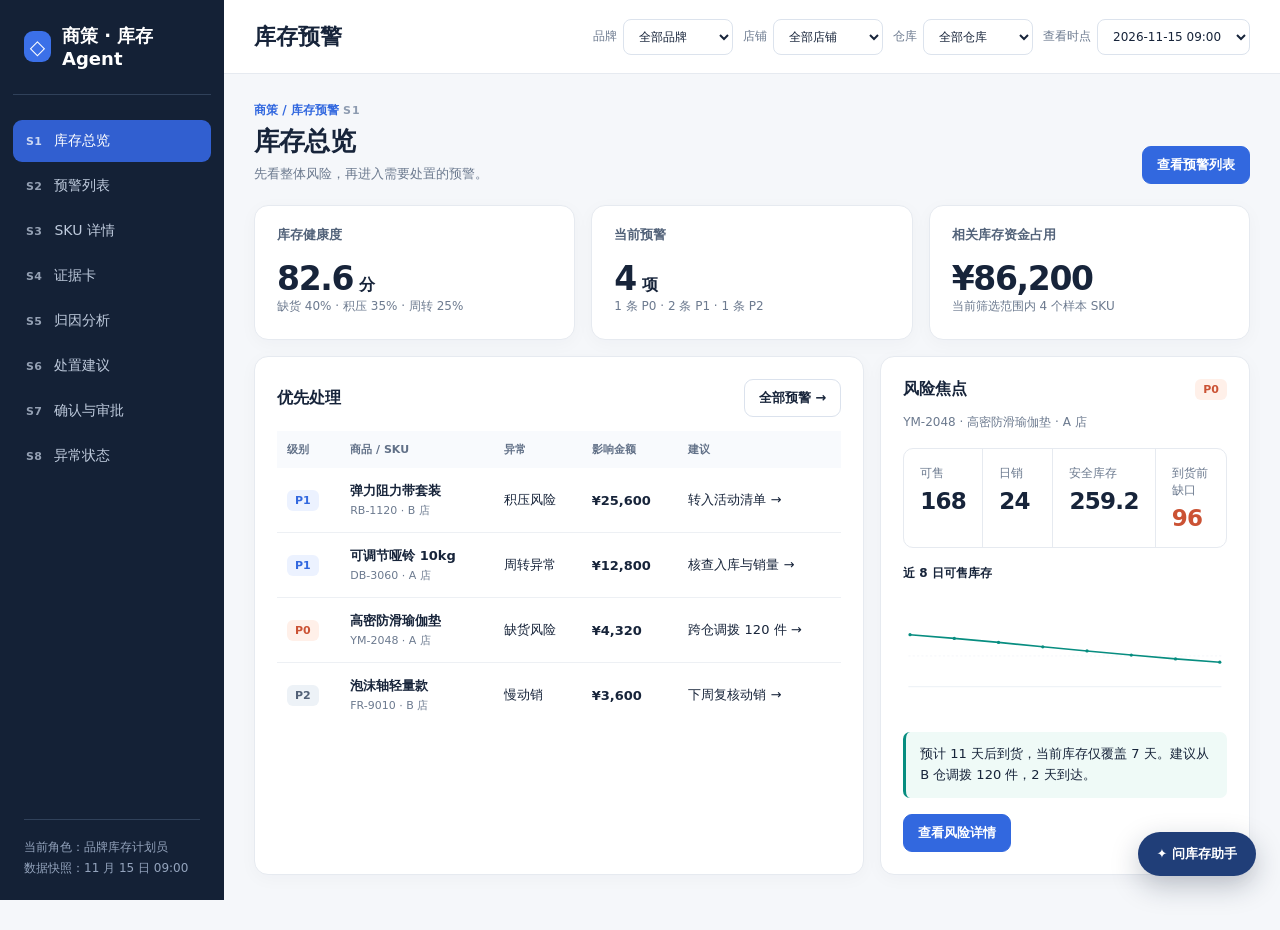
==== inventory.html @ 6e18d061 "Add inventory alert Agent demo" ====
<!doctype html>
<html lang="zh-CN">
<head>
<meta charset="utf-8"><meta name="viewport" content="width=device-width,initial-scale=1">
<title>商策 · 库存预警</title>
<style>
:root{--nav:#142136;--nav2:#1e304c;--ink:#17243a;--muted:#6c7a8f;--line:#e6eaf0;--bg:#f5f7fa;--white:#fff;--blue:#3268df;--blueLight:#ecf2ff;--teal:#078d80;--tealLight:#e8f7f4;--red:#cb5234;--redLight:#fff0e9;--amber:#a77612;--amberLight:#fff7e4;--radius:14px}*{box-sizing:border-box}body{margin:0;font-family:Inter,"PingFang SC","Microsoft YaHei",system-ui,sans-serif;color:var(--ink);background:var(--bg)}button,input,select,textarea{font:inherit}button{cursor:pointer}button:disabled{cursor:not-allowed;opacity:.45}a{color:var(--blue)}.app{display:grid;grid-template-columns:224px minmax(0,1fr);min-height:100vh}.sidebar{background:var(--nav);color:#d5deed;min-height:100vh;padding:24px 13px;position:sticky;top:0;height:100vh}.brand{display:flex;align-items:center;gap:11px;font-size:18px;font-weight:750;color:#fff;padding:0 11px 25px;border-bottom:1px solid #30415a}.brandmark{display:grid;place-items:center;width:31px;height:31px;border-radius:9px;background:#3b70e8;color:white;font-size:20px}.nav{padding-top:22px}.nav button{width:100%;border:0;background:none;color:#bfcbdd;text-align:left;padding:12px 13px;border-radius:9px;display:flex;gap:12px;align-items:center;font-size:14px;margin:3px 0}.nav button:hover,.nav button.active{background:#315fd0;color:#fff}.nav .num{font-size:11px;font-weight:750;opacity:.75;letter-spacing:.04em}.sidefoot{position:absolute;bottom:22px;left:24px;right:24px;border-top:1px solid #30415a;padding-top:17px;font-size:12px;line-height:1.7;color:#94a4bd}.main{min-width:0}.topbar{height:74px;background:#fff;border-bottom:1px solid var(--line);display:flex;align-items:center;justify-content:space-between;padding:0 30px;gap:15px}.topbar h1{font-size:22px;margin:0;white-space:nowrap}.topright{display:flex;align-items:center;gap:10px;flex-wrap:wrap;justify-content:flex-end}.scope{display:flex;align-items:center;gap:6px;font-size:12px;color:var(--muted)}select,input[type=text]{border:1px solid #dce3ed;background:#fff;border-radius:8px;padding:9px 11px;color:var(--ink);outline:none}select:focus,input:focus,textarea:focus{border-color:var(--blue);box-shadow:0 0 0 3px #3268df20}.scope select{min-width:110px}.stamp{font-size:12px;color:var(--muted);border-left:1px solid var(--line);padding-left:14px;white-space:nowrap}.content{max-width:1510px;margin:auto;padding:28px 30px 55px}.pagehead{display:flex;align-items:flex-end;justify-content:space-between;gap:16px;margin-bottom:21px}.eyebrow{font-size:12px;font-weight:700;color:var(--blue);margin-bottom:5px}.pagehead h2{font-size:26px;letter-spacing:-.03em;margin:0 0 5px}.subtitle{font-size:13px;color:var(--muted);line-height:1.55}.actions{display:flex;align-items:center;gap:8px;flex-wrap:wrap}.btn{border:1px solid #dbe2ed;background:#fff;color:var(--ink);border-radius:9px;padding:9px 14px;font-size:13px;font-weight:650;transition:.15s}.btn:hover{border-color:#a9bce8;background:#f7faff}.btn.primary{background:var(--blue);color:white;border-color:var(--blue)}.btn.primary:hover{background:#2355c7}.btn.teal{background:var(--teal);border-color:var(--teal);color:white}.btn.danger{color:var(--red);border-color:#efc9be}.btn.ghost{background:transparent;border-color:transparent;color:var(--blue)}.card{background:#fff;border:1px solid var(--line);border-radius:var(--radius);box-shadow:0 4px 18px #1d2f4e08}.card.pad{padding:22px}.section-title{font-size:16px;font-weight:750;margin:0 0 16px}.muted{color:var(--muted)}.small{font-size:12px}.bold{font-weight:750}.grid{display:grid;gap:16px}.grid.metrics{grid-template-columns:repeat(3,minmax(0,1fr));margin-bottom:16px}.metric{padding:20px 22px;min-height:135px}.metric .label{font-size:13px;font-weight:700;color:#53637a}.metric .value{font-size:33px;font-weight:800;letter-spacing:-.04em;margin:18px 0 3px;line-height:1}.metric .value span{font-size:16px;font-weight:600;letter-spacing:0}.metric .foot{font-size:12px;color:var(--muted)}.split{display:grid;grid-template-columns:minmax(0,1.65fr) minmax(310px,1fr);gap:16px}.two{display:grid;grid-template-columns:repeat(2,minmax(0,1fr));gap:16px}.three{display:grid;grid-template-columns:repeat(3,minmax(0,1fr));gap:16px}.toolbar{display:flex;align-items:center;justify-content:space-between;gap:10px;flex-wrap:wrap;margin-bottom:14px}.tabs{display:flex;gap:4px;background:#f2f5fa;border-radius:9px;padding:4px}.tabs button{border:0;background:transparent;border-radius:7px;color:#66768d;padding:7px 12px;font-size:12px;font-weight:700}.tabs button.active{background:#fff;color:var(--blue);box-shadow:0 1px 4px #17243a1a}.tablewrap{overflow:auto}.table{width:100%;border-collapse:collapse;font-size:13px}.table th{text-align:left;background:#f8fafd;color:#617087;font-size:11px;white-space:nowrap;padding:11px 10px;font-weight:750}.table td{padding:14px 10px;border-bottom:1px solid #edf0f4;vertical-align:middle}.table tbody tr{cursor:pointer}.table tbody tr:hover{background:#f7faff}.table tbody tr.selected{background:#edf4ff}.table tr:last-child td{border-bottom:0}.table td strong{display:block;color:var(--ink)}.table td .sub{display:block;font-size:11px;color:var(--muted);margin-top:3px}.badge{display:inline-flex;align-items:center;border-radius:6px;padding:4px 8px;font-size:11px;font-weight:800;white-space:nowrap}.badge.p0{background:var(--redLight);color:var(--red)}.badge.p1{background:var(--blueLight);color:var(--blue)}.badge.p2{background:#edf2f7;color:#526177}.badge.ok{background:var(--tealLight);color:var(--teal)}.badge.warn{background:var(--amberLight);color:var(--amber)}.kpis{display:grid;grid-template-columns:repeat(4,1fr);gap:0;border:1px solid var(--line);border-radius:10px;margin:17px 0}.kpis>div{padding:16px;border-right:1px solid var(--line)}.kpis>div:last-child{border-right:0}.kpis .v{font-size:23px;font-weight:800;letter-spacing:-.03em;margin-top:6px}.hint{background:#f5f8ff;border-left:3px solid var(--blue);padding:12px 14px;border-radius:7px;font-size:13px;line-height:1.6}.hint.teal{background:#effaf7;border-color:var(--teal)}.hint.amber{background:#fff9ed;border-color:#d6a848}.hint.red{background:#fff4ef;border-color:var(--red)}.list{display:grid;gap:0}.listrow{display:flex;align-items:center;justify-content:space-between;gap:16px;padding:13px 0;border-bottom:1px solid var(--line);font-size:13px}.listrow:last-child{border-bottom:0}.listrow strong{font-weight:750}.listrow .right{text-align:right}.spark{width:100%;height:150px;display:block}.progress{height:8px;border-radius:10px;background:#edf1f5;overflow:hidden}.progress span{display:block;height:100%;background:var(--blue);border-radius:10px}.steps{display:flex;gap:8px;align-items:center;margin-bottom:22px;flex-wrap:wrap}.step{font-size:12px;color:#8a98aa}.step.active{color:var(--blue);font-weight:800}.step.done{color:var(--teal)}.stepsep{color:#c4ccd8}.alert-row{display:flex;gap:14px;align-items:center;padding:16px;border:1px solid var(--line);border-radius:10px;margin-bottom:10px;background:#fff}.alert-row.selected{border-color:#b3c7f5;background:#f8fbff}.check{width:16px;height:16px;accent-color:var(--blue)}.filterbar{display:flex;gap:9px;align-items:center;flex-wrap:wrap}.filterbar input{min-width:230px}.kv{display:grid;grid-template-columns:140px 1fr;gap:0;font-size:13px}.kv div{padding:11px 0;border-bottom:1px solid var(--line);line-height:1.5}.kv div:nth-child(odd){color:var(--muted)}.factor{display:grid;grid-template-columns:135px 1fr 45px;gap:12px;align-items:center;padding:13px 0;border-bottom:1px solid var(--line);font-size:13px}.factor:last-child{border-bottom:0}.action-card{border:1px solid #a6d9ce;background:#f8fdfa;border-radius:12px;padding:19px}.action-card h3{margin:0 0 8px;font-size:19px;color:var(--teal)}.flowline{display:flex;align-items:center;gap:8px;flex-wrap:wrap;color:var(--muted);font-size:12px}.flowline b{color:var(--ink)}.confirmbox{display:flex;align-items:flex-start;gap:9px;margin:18px 0;font-size:13px}.scenario-list{display:grid;gap:8px}.scenario-list button{background:#fff;border:1px solid var(--line);border-radius:9px;padding:12px;text-align:left;color:var(--ink)}.scenario-list button.active{border-color:var(--blue);background:#f3f7ff}.dialog-backdrop{position:fixed;inset:0;background:#101e33a8;display:flex;align-items:center;justify-content:center;z-index:20;padding:20px}.dialog{background:white;border-radius:15px;padding:24px;width:min(460px,100%);box-shadow:0 15px 50px #0003}.dialog h3{margin:0 0 10px}.dialog p{font-size:13px;color:var(--muted);line-height:1.6}.dialog .actions{justify-content:flex-end;margin-top:20px}.assistant-toggle{position:fixed;right:24px;bottom:24px;border:0;border-radius:999px;background:#203e78;color:white;padding:13px 19px;box-shadow:0 10px 28px #14213640;z-index:10;font-size:13px;font-weight:750}.chat{position:fixed;right:24px;bottom:78px;width:min(390px,calc(100vw - 32px));height:min(570px,calc(100vh - 100px));background:white;z-index:11;border:1px solid var(--line);border-radius:16px;box-shadow:0 16px 48px #15253d30;display:flex;flex-direction:column;overflow:hidden}.chathead{background:#1c3153;color:white;padding:16px 18px;display:flex;justify-content:space-between;align-items:center}.chathead button{border:0;color:white;background:none;font-size:21px}.chatbody{flex:1;overflow:auto;padding:16px;display:flex;flex-direction:column;gap:11px}.bubble{max-width:91%;font-size:13px;line-height:1.6;border-radius:12px;padding:10px 12px;white-space:pre-line}.bubble.user{align-self:flex-end;color:#fff;background:#3268df}.bubble.agent{align-self:flex-start;background:#f1f5fa}.chatprompts{display:flex;gap:6px;overflow:auto;padding:8px 12px;border-top:1px solid var(--line)}.chatprompts button{white-space:nowrap;border:1px solid #d8e4fa;background:#f7faff;color:var(--blue);border-radius:99px;padding:5px 9px;font-size:11px}.chatinput{display:flex;gap:7px;padding:10px;border-top:1px solid var(--line)}.chatinput input{flex:1;min-width:0}.toast{position:fixed;left:50%;bottom:22px;transform:translateX(-50%);background:#17243a;color:#fff;border-radius:8px;padding:10px 15px;font-size:13px;z-index:30;box-shadow:0 6px 20px #0003}.notice{padding:12px 15px;border-radius:9px;background:var(--amberLight);border:1px solid #f0e0af;color:#7c5a13;font-size:12px;line-height:1.5;margin-bottom:16px}.empty{padding:40px 10px;text-align:center;color:var(--muted);font-size:13px}.screen-id{color:#8d9bb0;font-size:11px;font-weight:800;letter-spacing:.1em;margin-right:6px}.mobile-nav{display:none}@media(max-width:1050px){.app{grid-template-columns:72px 1fr}.sidebar{padding:20px 8px}.brand{padding:0 8px 18px;justify-content:center}.brand .brandtext,.nav .navlabel,.sidefoot{display:none}.nav button{justify-content:center;padding:12px 4px}.nav .num{font-size:13px}.topbar{height:auto;min-height:74px;padding:15px 20px;align-items:flex-start}.topright{gap:7px}.content{padding:22px 20px}.split{grid-template-columns:1fr}.grid.metrics{grid-template-columns:repeat(3,1fr)}}@media(max-width:700px){.app{display:block}.sidebar{display:none}.mobile-nav{display:flex;position:sticky;top:0;z-index:9;background:#15243b;overflow:auto;padding:7px;gap:5px}.mobile-nav button{flex:0 0 auto;background:transparent;border:0;color:#bfcce0;border-radius:7px;padding:8px 10px;font-size:12px}.mobile-nav button.active{background:#3268df;color:white}.topbar{display:block;padding:16px}.topbar h1{font-size:18px;margin-bottom:10px}.topright{justify-content:flex-start}.scope select{min-width:0;max-width:105px;padding:6px}.stamp{border:0;padding:0}.content{padding:18px 14px 80px}.pagehead{align-items:flex-start;flex-direction:column}.pagehead h2{font-size:23px}.grid.metrics,.two,.three{grid-template-columns:1fr}.metric{min-height:auto}.kpis{grid-template-columns:repeat(2,1fr)}.kpis>div:nth-child(2){border-right:0}.kpis>div:nth-child(-n+2){border-bottom:1px solid var(--line)}.filterbar input{min-width:100%;width:100%}.factor{grid-template-columns:100px 1fr 40px}.kv{grid-template-columns:105px 1fr}}
</style>
</head>
<body><div id="app"></div><script>
const SCREEN_NAMES=['库存总览','预警列表','SKU 详情','证据卡','归因分析','处置建议','确认与审批','异常状态'];
const alerts=[
{id:'A-1042',sku:'YM-2048',name:'高密防滑瑜伽垫',type:'缺货风险',priority:'P0',shop:'A 店',warehouse:'华东前置仓',impact:4320,stock:168,physical:190,locked:20,damaged:2,transit:0,daily:24,lead:9,safety:1.2,arrival:11,shortage:96,action:'跨仓调拨 120 件',confidence:'高',status:'待确认',activity:'11.11 延续投放 · 广告在投',capital:16800,cause:[['活动订单超预期',55],['供应商交期延长',30],['预售锁定增加',15]],evidence:'E-INV-2048',cost:480,qty:120,margin:45},
{id:'A-1048',sku:'RB-1120',name:'弹力阻力带套装',type:'积压风险',priority:'P1',shop:'B 店',warehouse:'华南中心仓',impact:25600,stock:640,physical:670,locked:25,damaged:5,transit:0,daily:8,lead:7,safety:1.2,arrival:7,shortage:0,action:'转入活动清单',confidence:'中',status:'待确认',activity:'本周无活动',capital:25600,cause:[['活动结束后需求回落',58],['渠道流量下降',27],['价格竞争',15]],evidence:'E-INV-1120',cost:0,qty:0,margin:40},
{id:'A-1053',sku:'DB-3060',name:'可调节哑铃 10kg',type:'周转异常',priority:'P1',shop:'A 店',warehouse:'华东前置仓',impact:12800,stock:320,physical:330,locked:8,damaged:2,transit:0,daily:12,lead:10,safety:1.2,arrival:14,shortage:0,action:'核查入库与销量',confidence:'中',status:'待确认',activity:'无活动',capital:38400,cause:[['集中入库',61],['销量低于基准',26],['活动结束',13]],evidence:'E-INV-3060',cost:0,qty:0,margin:65},
{id:'A-1061',sku:'FR-9010',name:'泡沫轴轻量款',type:'慢动销',priority:'P2',shop:'B 店',warehouse:'华南中心仓',impact:3600,stock:180,physical:185,locked:4,damaged:1,transit:0,daily:4,lead:7,safety:1.2,arrival:8,shortage:0,action:'下周复核动销',confidence:'中',status:'待确认',activity:'无活动',capital:5400,cause:[['自然需求回落',52],['曝光减少',31],['价格变化',17]],evidence:'E-INV-9010',cost:0,qty:0,margin:20}
];
const state={screen:0,brand:'全部品牌',shop:'全部店铺',warehouse:'全部仓库',snapshot:'2026-11-15 09:00',selected:'A-1042',priority:'全部',type:'全部',search:'',sort:'impact',checks:[],dialog:'',ignoreReason:'',assigned:false,approval:'未发起',approvalNo:'',approvalSeq:0,confirmed:false,scenario:'数据延迟',chatOpen:false,messages:[{role:'agent',text:'可以问我“哪个 SKU 快断货了”“为什么会预警”或“建议怎么处理”。我会按当前范围和证据回答。'}],toast:''};
const money=n=>'¥'+Number(n).toLocaleString('zh-CN');const cur=()=>alerts.find(a=>a.id===state.selected)||alerts[0];
function scoped(){return alerts.filter(a=>(state.brand==='全部品牌'||state.brand==='轻动品牌')&&(state.shop==='全部店铺'||a.shop===state.shop)&&(state.warehouse==='全部仓库'||a.warehouse===state.warehouse))}
function visible(){let a=scoped().filter(x=>(state.priority==='全部'||x.priority===state.priority)&&(state.type==='全部'||x.type===state.type)&&(!state.search||(x.sku+x.name+x.id).toLowerCase().includes(state.search.toLowerCase())));return a.sort((x,y)=>state.sort==='impact'?y.impact-x.impact:x.priority.localeCompare(y.priority)||y.impact-x.impact)}
function badge(p){return `<span class="badge ${p.toLowerCase()}">${p}</span>`}function safe(s){return String(s).replace(/[&<>"']/g,c=>({'&':'&amp;','<':'&lt;','>':'&gt;','"':'&quot;',"'":'&#39;'}[c]))}
function btn(label,action,cls=''){return `<button class="btn ${cls}" data-action="${action}">${label}</button>`}
function header(title,sub,actions='',id=state.screen+1){return `<div class="pagehead"><div><div class="eyebrow">商策 / 库存预警 <span class="screen-id">S${id}</span></div><h2>${title}</h2><div class="subtitle">${sub}</div></div><div class="actions">${actions}</div></div>`}
function chart(values,color='#078d80',labels=false){const w=600,h=150,p=13,max=Math.max(...values)*1.2,pts=values.map((v,i)=>`${p+i*(w-2*p)/(values.length-1)},${h-p-v/max*(h-2*p)}`).join(' ');return `<svg class="spark" viewBox="0 0 ${w} ${h}" role="img" aria-label="库存趋势图"><line x1="10" y1="130" x2="590" y2="130" stroke="#dce4ed"/><line x1="10" y1="73" x2="590" y2="73" stroke="#edf1f5" stroke-dasharray="4 4"/><polyline points="${pts}" fill="none" stroke="${color}" stroke-width="3" stroke-linecap="round" stroke-linejoin="round"/>${values.map((v,i)=>`<circle cx="${p+i*(w-2*p)/(values.length-1)}" cy="${h-p-v/max*(h-2*p)}" r="3" fill="${color}"/>`).join('')}${labels?'<text x="13" y="147" font-size="10" fill="#8897aa">11.08</text><text x="530" y="147" font-size="10" fill="#8897aa">11.15</text>':''}</svg>`}
function nav(){return `<aside class="sidebar"><div class="brand"><span class="brandmark">◇</span><span class="brandtext">商策 · 库存 Agent</span></div><nav class="nav">${SCREEN_NAMES.map((n,i)=>`<button data-screen="${i}" class="${state.screen===i?'active':''}"><span class="num">S${i+1}</span><span class="navlabel">${n}</span></button>`).join('')}</nav><div class="sidefoot">当前角色：品牌库存计划员<br>数据快照：11 月 15 日 09:00</div></aside><nav class="mobile-nav">${SCREEN_NAMES.map((n,i)=>`<button data-screen="${i}" class="${state.screen===i?'active':''}">S${i+1} ${n}</button>`).join('')}</nav>`}
function topbar(){return `<header class="topbar"><h1>库存预警</h1><div class="topright"><label class="scope">品牌 <select data-field="brand"><option>全部品牌</option><option>轻动品牌</option><option>旅行品牌</option></select></label><label class="scope">店铺 <select data-field="shop"><option>全部店铺</option><option>A 店</option><option>B 店</option></select></label><label class="scope">仓库 <select data-field="warehouse"><option>全部仓库</option><option>华东前置仓</option><option>华南中心仓</option></select></label><label class="scope">查看时点 <select data-field="snapshot"><option>2026-11-15 09:00</option><option>2026-11-14 23:00</option></select></label></div></header>`}
function overview(){let data=scoped(),count=p=>data.filter(a=>a.priority===p).length;return `${header('库存总览','先看整体风险，再进入需要处置的预警。',btn('查看预警列表','to-list','primary'))}<div class="grid metrics"><div class="card metric"><div class="label">库存健康度</div><div class="value">82.6<span> 分</span></div><div class="foot">缺货 40% · 积压 35% · 周转 25%</div></div><div class="card metric"><div class="label">当前预警</div><div class="value">${data.length}<span> 项</span></div><div class="foot">${count('P0')} 条 P0 · ${count('P1')} 条 P1 · ${count('P2')} 条 P2</div></div><div class="card metric"><div class="label">相关库存资金占用</div><div class="value">${money(data.reduce((s,a)=>s+a.capital,0))}</div><div class="foot">当前筛选范围内 4 个样本 SKU</div></div></div><div class="split"><div class="card pad"><div class="toolbar"><h3 class="section-title" style="margin:0">优先处理</h3>${btn('全部预警 →','to-list')}</div><div class="tablewrap"><table class="table"><thead><tr><th>级别</th><th>商品 / SKU</th><th>异常</th><th>影响金额</th><th>建议</th></tr></thead><tbody>${data.sort((a,b)=>b.impact-a.impact).map(a=>`<tr data-open="${a.id}"><td>${badge(a.priority)}</td><td><strong>${a.name}</strong><span class="sub">${a.sku} · ${a.shop}</span></td><td>${a.type}</td><td><strong>${money(a.impact)}</strong></td><td>${a.action} →</td></tr>`).join('')||'<tr><td colspan="5" class="empty">当前范围无预警</td></tr>'}</tbody></table></div></div><div class="card pad"><div class="toolbar"><h3 class="section-title" style="margin:0">风险焦点</h3>${badge('P0')}</div><div class="small muted">YM-2048 · 高密防滑瑜伽垫 · A 店</div><div class="kpis"><div><div class="small muted">可售</div><div class="v">168</div></div><div><div class="small muted">日销</div><div class="v">24</div></div><div><div class="small muted">安全库存</div><div class="v">259.2</div></div><div><div class="small muted">到货前缺口</div><div class="v" style="color:var(--red)">96</div></div></div><div class="small bold">近 8 日可售库存</div>${chart([332,310,286,260,235,211,188,168])}<div class="hint teal">预计 11 天后到货，当前库存仅覆盖 7 天。建议从 B 仓调拨 120 件，2 天到达。</div><div style="margin-top:16px">${btn('查看风险详情','focus-detail','primary')}</div></div></div>`}
function list(){let data=visible();return `${header('预警列表','按影响金额优先处理；批量忽略需记录原因。',btn('异常状态','failure'))}<div class="card pad"><div class="toolbar"><div class="filterbar"><input type="text" data-field="search" value="${safe(state.search)}" placeholder="搜索 SKU / 商品 / 预警编号"><select data-field="priority"><option>全部</option><option>P0</option><option>P1</option><option>P2</option></select><select data-field="type"><option>全部</option><option>缺货风险</option><option>积压风险</option><option>周转异常</option><option>慢动销</option></select><select data-field="sort"><option value="impact">影响金额降序</option><option value="priority">级别优先</option></select></div><div class="actions">${btn('批量指派','assign')}${btn('标记误报','ignore','danger')}</div></div><div class="small muted" style="margin-bottom:12px">已选 ${state.checks.length} 项 · 影响金额：缺货为预计毛利损失；积压/周转为占用资金参考值</div><div class="tablewrap"><table class="table"><thead><tr><th><input type="checkbox" class="check" data-action="check-all" aria-label="全选"></th><th>级别</th><th>商品 / SKU</th><th>异常</th><th>店铺 / 仓库</th><th>影响金额 ↓</th><th>建议动作</th><th>状态</th></tr></thead><tbody>${data.map(a=>`<tr data-open="${a.id}"><td><input type="checkbox" class="check" data-check="${a.id}" ${state.checks.includes(a.id)?'checked':''} aria-label="选择 ${a.sku}"></td><td>${badge(a.priority)}</td><td><strong>${a.name}</strong><span class="sub">${a.sku} · ${a.id}</span></td><td>${a.type}</td><td>${a.shop}<span class="sub">${a.warehouse}</span></td><td><strong>${money(a.impact)}</strong></td><td>${a.action}</td><td>${a.status}</td></tr>`).join('')||'<tr><td colspan="8" class="empty">当前条件下无预警，请调整筛选范围。</td></tr>'}</tbody></table></div></div>`}
function steps(active){let names=['预警','SKU 详情','证据','归因','建议','审批'];return `<div class="steps">${names.map((n,i)=>`${i?'<span class="stepsep">›</span>':''}<span class="step ${i<active?'done':i===active?'active':''}">${n}</span>`).join('')}</div>`}
function detail(){let a=cur(),days=(a.stock/a.daily).toFixed(1),threshold=(a.daily*a.lead*a.safety).toFixed(1);return `${header(a.name,`${a.sku} · ${a.shop} · ${a.warehouse} · ${a.type}`,btn('返回预警','to-list')+btn('查看证据','evidence','primary'))}${steps(1)}<div class="grid metrics"><div class="card metric"><div class="label">可售库存</div><div class="value">${a.stock}<span> 件</span></div><div class="foot">实物 ${a.physical} − 锁定 ${a.locked} − 残次 ${a.damaged}</div></div><div class="card metric"><div class="label">近 30 天日均销量</div><div class="value">${a.daily}<span> 件/天</span></div><div class="foot">库存覆盖 ${days} 天</div></div><div class="card metric"><div class="label">安全库存</div><div class="value">${threshold}<span> 件</span></div><div class="foot">日销 × ${a.lead} 天交期 × ${a.safety} 安全系数</div></div></div><div class="split"><div class="card pad"><h3 class="section-title">库存变化与到货窗口</h3>${chart(a.id==='A-1042'?[332,310,286,260,235,211,188,168]:[a.stock+76,a.stock+65,a.stock+52,a.stock+41,a.stock+29,a.stock+19,a.stock+8,a.stock],undefined,true)}<div class="hint ${a.priority==='P0'?'red':''}">${a.priority==='P0'?`按当前日销，${days} 天后现货售罄；供应商预计 ${a.arrival} 天后到货，期间预计缺口 ${a.shortage} 件。`:`该商品当前为${a.type}，需结合活动与渠道变化复核。`}</div></div><div class="card pad"><h3 class="section-title">库存构成与业务上下文</h3><div class="list"><div class="listrow"><span>当前仓可售</span><strong>${a.stock} 件</strong></div><div class="listrow"><span>其他仓可调拨</span><strong>${a.id==='A-1042'?'B 仓 340 件':'待核查'}</strong></div><div class="listrow"><span>普通在途</span><strong>${a.transit} 件</strong></div><div class="listrow"><span>供应商预计到货</span><strong>${a.arrival} 天后</strong></div><div class="listrow"><span>活动</span><strong>${a.activity}</strong></div></div><div style="margin-top:18px">${btn('查看异常归因','attribution','primary')}</div></div></div>`}
function evidence(){let a=cur();return `${header('证据卡',`${a.name} · ${a.sku} · ${a.type}`,btn('返回详情','detail')+btn('复制证据','copy-evidence','primary'))}${steps(2)}<div class="split"><div class="card pad"><div class="toolbar"><h3 class="section-title" style="margin:0">库存证据 · ${a.evidence}</h3>${badge(a.priority)}</div><div class="hint">当前结论引用同一快照的库存、锁定、残次数据；普通在途单列，不提前计入可售。</div><div class="kv" style="margin-top:16px"><div>指标 ID</div><div>INV.SELLABLE.STOCK</div><div>口径版本</div><div>v1.2（实物 − 锁定 − 残次 + 可售在途）</div><div>指标值</div><div>${a.physical} − ${a.locked} − ${a.damaged} + 0 = <b>${a.stock} 件</b></div><div>时间窗</div><div>库存快照 2026-11-15 09:00；销量近 30 天</div><div>数据源</div><div>库存台账、订单锁定表、质检残次表、销售明细</div><div>数据血缘</div><div>仓库库存 → 锁定/残次扣减 → SKU 可售库存 → 安全库存判定</div><div>取数时间</div><div>2026-11-15 09:05（澳大利亚悉尼时间）</div></div></div><div class="card pad"><h3 class="section-title">口径对比与复核</h3><div class="list"><div class="listrow"><span>可售口径 v1.2</span><strong>${a.stock} 件</strong></div><div class="listrow"><span>实物口径（不扣锁定/残次）</span><strong>${a.physical} 件</strong></div><div class="listrow"><span>差值</span><strong>${a.physical-a.stock} 件</strong></div><div class="listrow"><span>日均销量</span><strong>${a.daily} 件/天</strong></div><div class="listrow"><span>安全库存</span><strong>${(a.daily*a.lead*a.safety).toFixed(1)} 件</strong></div></div><p class="small muted">口径切换仅用于对比，不改变当前预警。要按另一口径重算，请进入异常状态中的口径复核。</p>${btn('进入归因分析','attribution','primary')}</div></div>`}
function attribution(){let a=cur();return `${header('异常归因',`${a.name} · ${a.sku} · ${a.type}`,btn('返回证据','evidence')+btn('查看处置建议','suggestion','primary'))}${steps(3)}<div class="split"><div class="card pad"><h3 class="section-title">主因排序</h3><div class="small muted" style="margin-bottom:9px">贡献度为当前诊断模型对本次异常的解释分配，合计 100%。</div>${a.cause.map(([name,p],i)=>`<div class="factor"><strong>${i+1}. ${name}</strong><div class="progress"><span style="width:${p}%"></span></div><strong>${p}%</strong></div>`).join('')}<div class="hint teal" style="margin-top:16px">${a.id==='A-1042'?'活动订单增长是主因；交期延长让供应商补货赶不上现货售罄。':'当前异常由需求、活动或库存变化共同驱动，建议先复核对应证据再处置。'}</div></div><div class="card pad"><h3 class="section-title">可复核证据</h3><div class="list"><div class="listrow"><span>库存口径</span><strong>${a.evidence} · v1.2</strong></div><div class="listrow"><span>日销基准</span><strong>${a.daily} 件/天 · 近 30 天</strong></div><div class="listrow"><span>活动日历</span><strong>${a.activity}</strong></div><div class="listrow"><span>供应商交期</span><strong>${a.lead} 天</strong></div></div><div style="margin-top:18px">${btn('展开证据卡','evidence')}</div></div></div>`}
function suggestion(){let a=cur(),primary=a.id==='A-1042';return `${header('处置建议',`${a.name} · ${a.sku} · ${a.type}`,btn('返回归因','attribution')+(primary?btn('进入审批','approval','primary'):btn('转人工复核','low-confidence','primary')))}${steps(4)}<div class="split"><div class="card pad"><div class="action-card"><div class="small muted">建议动作 · ${a.confidence}置信度</div><h3>${a.action}</h3><div class="small">${primary?'B 仓 → A 店华东前置仓；预计 2 天到达。B 仓调出后保留 220 件，按当前日销 10 件仍可覆盖 22 天。':'先完成业务复核，再由对应负责人决定后续动作。'}</div></div><div class="kpis"><div><div class="small muted">数量</div><div class="v">${primary?'120 件':'待复核'}</div></div><div><div class="small muted">成本</div><div class="v">${primary?money(a.cost):'待核算'}</div></div><div><div class="small muted">时效</div><div class="v">${primary?'2 天':'本周'}</div></div><div><div class="small muted">影响预估</div><div class="v">${money(a.impact)}</div></div></div><div class="hint teal">${primary?'预计避免 96 件缺货，按每件贡献毛利 ¥45 估算，可规避毛利损失 ¥4,320；扣除调拨费 ¥480 后净影响约 ¥3,840。':'影响金额为当前风险参考值，行动前需确认实际转化和成本。'}</div></div><div class="card pad"><h3 class="section-title">执行前提与失效条件</h3><div class="list"><div class="listrow"><span>依据</span><strong>${a.evidence} · 2026-11-15 09:00</strong></div><div class="listrow"><span>审批责任人</span><strong>${primary?'品牌负责人':'库存计划员'}</strong></div><div class="listrow"><span>建议有效期</span><strong>至 2026-11-15 18:00</strong></div><div class="listrow"><span>失效条件</span><strong>${primary?'A 店可售变化超过 20%，或 B 仓可调拨不足 120 件':'核心证据或活动计划发生变化'}</strong></div></div><div class="hint amber" style="margin-top:16px">发起审批前会再次核对库存快照、权限与有效期。审批通过后仍需执行回写和效果验证。</div></div></div>`}
function approval(){let a=cur(),primary=a.id==='A-1042';if(!primary)return `${header('确认与审批',`${a.name} · ${a.sku}`,btn('返回建议','suggestion'))}<div class="card pad"><h3 class="section-title">建议仍待复核</h3><div class="hint amber">数量或成本尚未核定，当前预警不能发起审批。</div><div style="margin-top:16px">${btn('转人工复核','low-confidence','primary')}</div></div>`;return `${header('确认与审批',`${a.name} · ${a.sku} · ${a.action}`,btn('返回建议','suggestion'))}${steps(5)}<div class="split"><div class="card pad"><h3 class="section-title">影响预览</h3><div class="list"><div class="listrow"><span>动作</span><strong>${a.action}</strong></div><div class="listrow"><span>审批人</span><strong>${primary?'品牌负责人':'库存计划员'}</strong></div><div class="listrow"><span>执行范围</span><strong>${primary?'B 仓 → A 店华东前置仓':a.shop}</strong></div><div class="listrow"><span>预计成本</span><strong>${primary?money(a.cost):'待核算'}</strong></div><div class="listrow"><span>预计风险影响</span><strong>${money(a.impact)}</strong></div><div class="listrow"><span>证据快照</span><strong>2026-11-15 09:00 · v1.2</strong></div></div><div class="confirmbox"><input type="checkbox" class="check" id="confirm" ${state.confirmed?'checked':''}><label for="confirm">我已核对数量、成本、时效和失效条件，同意提交审批。</label></div><div class="actions">${btn('发起审批','submit-approval','primary')}${btn('撤销审批','cancel-approval','danger')}</div></div><div class="card pad"><h3 class="section-title">流程状态</h3><div class="flowline"><b>建议</b> → <b>审批</b> → <span>执行</span> → <span>跟踪</span></div><div style="padding:22px 0;font-size:24px;font-weight:800;color:${state.approval==='待审批'?'var(--blue)':'var(--ink)'}">${state.approval}</div>${state.approvalNo?`<div class="hint teal">审批单号：<b>${state.approvalNo}</b><br>已提交给${primary?'品牌负责人':'库存计划员'}。审批未通过前不生成执行单。</div>`:'<div class="hint">核对后提交审批，系统会生成可跟踪的审批单号。</div>'}<div style="margin-top:18px">${btn('查看跟踪记录','track')}</div></div></div>`}
const scenarios={
'数据延迟':{title:'快照已超过 6 小时',detail:'最近一次库存快照为 2026-11-14 23:00，距当前 10 小时。当前只能按 T-1 数据判断，原处置建议暂停审批。',next:'查看 T-1 证据并等待新快照',action:'重取数据'},
'无数据':{title:'当前口径无数据',detail:'所选仓库在该时间窗没有可核对的库存记录。这不代表库存为 0。',next:'改选店铺或仓库，或切换时间窗',action:'切换口径'},
'取数失败':{title:'库存接口暂时不可用',detail:'已自动重试 1 次，仍未取得可信快照。本次分析转为待人工核查。',next:'记录核查单并等待数据恢复',action:'转人工核查'},
'分析超时':{title:'分析超过 90 秒',detail:'库存校验与风险识别已完成；归因与建议尚未完成。先保留阶段结果。',next:'继续分析或稍后从当前预警恢复',action:'继续分析'},
'低置信度':{title:'证据存在冲突',detail:'库存台账显示 168 件，仓库回传显示 142 件；可售库存无法确认。暂不生成可审批建议。',next:'人工核对库存后重新分析',action:'转人工复核'}
};
function failure(){let f=scenarios[state.scenario];return `${header('异常状态','风险判断需要可信数据；以下状态可切换查看处理路径。',btn('返回预警','to-list'))}<div class="split"><div class="card pad"><h3 class="section-title">场景选择</h3><div class="scenario-list">${Object.keys(scenarios).map(n=>`<button data-scenario="${n}" class="${state.scenario===n?'active':''}"><strong>${n}</strong><span class="small muted" style="display:block;margin-top:3px">${scenarios[n].title}</span></button>`).join('')}</div></div><div class="card pad"><span class="badge warn">分析已暂停</span><h3 style="font-size:23px;margin:17px 0 8px">${f.title}</h3><p class="muted" style="line-height:1.7;font-size:14px">${f.detail}</p><div class="hint amber"><b>下一步：</b>${f.next}</div><div style="margin-top:22px" class="actions">${btn(f.action,'failure-action','primary')}${btn('查看原始证据','evidence')}</div><p class="small muted" style="margin-top:24px">暂停条件：缺关键证据、时点不一致、权限不足、低置信度或建议失效时，不生成可审批动作。</p></div></div>`}
function dialog(){if(!state.dialog)return '';let ignore=state.dialog==='ignore',submit=state.dialog==='submit',track=state.dialog==='track';return `<div class="dialog-backdrop"><div class="dialog"><h3>${ignore?'标记误报':submit?'二次确认':track?'审批跟踪':'批量指派'}</h3><p>${ignore?'选定误报原因后，预警将进入治理记录。':submit?`确认提交 ${cur().action}？提交后只生成审批单，执行仍需审批通过。`:track?state.approvalNo?`审批单 ${state.approvalNo} · 当前状态：${state.approval}。执行回写与效果验证完成后，预警才能标记已解决。`:'当前没有审批单。':'将选中的预警指派给库存计划员。'}</p>${ignore?'<select id="reason"><option value="">请选择原因</option><option>库存口径问题</option><option>活动未同步</option><option>数据延迟</option><option>阈值不合理</option></select>':''}<div class="actions">${btn('取消','close-dialog')}${track?'':btn(ignore?'确认标记':submit?'确认提交':'确认指派','confirm-dialog','primary')}</div></div></div>`}
function chat(){if(!state.chatOpen)return '';return `<div class="chat"><div class="chathead"><strong>库存助手 · 当前范围</strong><button data-action="toggle-chat" aria-label="关闭">×</button></div><div class="chatbody" id="chatbody">${state.messages.map(m=>`<div class="bubble ${m.role}">${safe(m.text)}</div>`).join('')}</div><div class="chatprompts">${['哪个 SKU 快断货了？','为什么会预警？','建议怎么处理？','审批到哪一步？'].map(p=>`<button data-prompt="${p}">${p}</button>`).join('')}</div><form id="chatform" class="chatinput"><input id="chattext" type="text" placeholder="输入库存问题" autocomplete="off"><button class="btn primary" type="submit">发送</button></form></div>`}
function render(){let noSelection=state.screen>=2&&state.screen<=6&&!scoped().some(a=>a.id===state.selected);let body=noSelection?`${header('当前范围无 SKU','请调整品牌、店铺或仓库范围。',btn('返回预警','to-list'))}<div class="card empty">该范围没有可分析的预警。</div>`:[overview,list,detail,evidence,attribution,suggestion,approval,failure][state.screen]();document.getElementById('app').innerHTML=`<div class="app">${nav()}<main class="main">${topbar()}<div class="content">${body}</div></main></div><button class="assistant-toggle" data-action="toggle-chat">✦ 问库存助手</button>${chat()}${dialog()}${state.toast?`<div class="toast">${state.toast}</div>`:''}`;document.querySelectorAll('[data-field]').forEach(el=>{el.value=state[el.dataset.field]});if(state.chatOpen){let b=document.getElementById('chatbody');b.scrollTop=b.scrollHeight}}
function go(n){state.screen=n;if(n!==7)state.snapshot='2026-11-15 09:00';state.dialog='';window.scrollTo(0,0);render()}
let toastTimer;function toast(s){state.toast=s;render();clearTimeout(toastTimer);toastTimer=setTimeout(()=>{state.toast='';render()},2800)}
function answer(q){let inScope=scoped();if(!inScope.length)return '当前范围没有可分析的预警，请调整品牌、店铺或仓库。';let a=inScope.find(z=>z.id===state.selected)||inScope[0],x=q.toLowerCase();if(/为什么|归因|原因/.test(x))return `${a.sku} 的${a.type}主要由${a.cause[0][0]}（${a.cause[0][1]}%）驱动；其余原因和证据见 S5 归因页。当前库存证据为 ${a.evidence}，口径 v1.2。`;if(/建议|怎么办|处理|调拨|补货/.test(x))return a.id==='A-1042'?`建议 B 仓向 A 店调拨 120 件，预计 2 天到达，费用 ¥480。预计避免 96 件缺货，按每件贡献毛利 ¥45 估算，净影响约 ¥3,840。需品牌负责人审批；库存变化超过 20% 时重算。可进入 S6 查看。`:`${a.sku} 当前建议为“${a.action}”。先复核证据与成本，再进入 S6 查看处置条件。`;if(/审批|单号|撤销|跟踪/.test(x))return state.approvalNo?`审批单 ${state.approvalNo} 当前为${state.approval}。审批通过后仍需执行回写与效果验证。`:'当前未发起审批。请先在 S6 查看建议，再到 S7 核对并提交。';if(/风险|断货|哪个|库存|sku|还能卖/.test(x)){let p=scoped().filter(z=>z.priority==='P0')[0];return p?`${p.sku} ${p.name} 是当前范围最高优先级。可售 ${p.stock} 件，日销 ${p.daily} 件，覆盖 7 天；供应商 11 天后到货，预计到货前缺口 96 件。点击 S3 查看详情。`:'当前筛选范围无 P0 预警。可在 S2 查看其他级别。'}return '我能回答当前范围的风险、归因、建议和审批状态。请说明 SKU 或选择上方问题。'}
function submitChat(q){q=q.trim();if(!q)return;state.messages.push({role:'user',text:q},{role:'agent',text:answer(q)});render()}
document.addEventListener('click',e=>{let n=e.target.closest('[data-screen]');if(n){go(Number(n.dataset.screen));return}let p=e.target.closest('[data-prompt]');if(p){submitChat(p.dataset.prompt);return}let s=e.target.closest('[data-scenario]');if(s){state.scenario=s.dataset.scenario;render();return}let c=e.target.closest('[data-check]');if(c){let id=c.dataset.check;state.checks=c.checked?[...new Set([...state.checks,id])]:state.checks.filter(x=>x!==id);render();return}let a=e.target.closest('[data-action]');if(a){switch(a.dataset.action){case'check-all':state.checks=e.target.checked?visible().map(z=>z.id):[];render();break;case'to-list':go(1);break;case'focus-detail':state.selected='A-1042';go(2);break;case'detail':go(2);break;case'evidence':go(3);break;case'attribution':go(4);break;case'suggestion':go(5);break;case'approval':go(6);break;case'low-confidence':state.scenario='低置信度';go(7);break;case'failure':go(7);break;case'assign':if(!state.checks.length)toast('请先选择预警');else{state.dialog='assign';render()}break;case'ignore':if(!state.checks.length)toast('请先选择预警');else{state.dialog='ignore';render()}break;case'close-dialog':state.dialog='';render();break;case'confirm-dialog':if(state.dialog==='ignore'){let reason=document.getElementById('reason').value;if(!reason){toast('请选择误报原因');return}state.checks.forEach(id=>{let z=alerts.find(a=>a.id===id);z.status='误报关闭'});state.checks=[];state.dialog='';toast('已记录误报原因：'+reason)}else if(state.dialog==='assign'){state.checks.forEach(id=>{let z=alerts.find(a=>a.id===id);z.status='已指派'});state.checks=[];state.dialog='';toast('已指派给库存计划员')}else if(state.dialog==='submit'){state.approval='待审批';state.approvalSeq++;state.approvalNo='AP-20261115-'+String(state.approvalSeq).padStart(3,'0');state.confirmed=false;state.dialog='';toast('审批单已生成：'+state.approvalNo)}break;case'copy-evidence':{let z=cur();navigator.clipboard?.writeText(`证据 ${z.evidence}\n指标 INV.SELLABLE.STOCK\n口径 v1.2：实物 ${z.physical} - 锁定 ${z.locked} - 残次 ${z.damaged} + 可售在途 0 = ${z.stock}\n时间窗：2026-11-15 09:00；销量近30天\n数据源：库存台账、订单锁定表、质检残次表、销售明细\n血缘：仓库库存→锁定/残次扣减→SKU可售库存→安全库存判定\n取数：2026-11-15 09:05`);toast('证据已复制');break}case'submit-approval':if(!state.confirmed)toast('请先勾选核对确认');else if(state.approval==='待审批')toast('审批单已存在');else{state.dialog='submit';render()}break;case'cancel-approval':if(!state.approvalNo)toast('当前没有可撤销的审批');else if(state.approval==='已撤销')toast('审批已撤销');else{state.approval='已撤销';state.confirmed=false;toast('审批已撤销，未触发执行')}break;case'track':state.dialog='track';render();break;case'failure-action':toast(state.scenario==='数据延迟'?'已发起重新取数；等待新快照':state.scenario==='无数据'?'请在顶部切换店铺或仓库':state.scenario==='分析超时'?'已从阶段结果继续分析':'已生成待人工核查记录');break;case'toggle-chat':state.chatOpen=!state.chatOpen;render();break}return}let row=e.target.closest('[data-open]');if(row){state.selected=row.dataset.open;go(2)}});
document.addEventListener('change',e=>{let f=e.target.dataset.field;if(f){state[f]=e.target.value;if(['brand','shop','warehouse'].includes(f)){state.checks=[];let inScope=scoped();if(inScope.length&&!inScope.some(a=>a.id===state.selected))state.selected=inScope[0].id}if(f==='snapshot'&&state.snapshot==='2026-11-14 23:00'){state.scenario='数据延迟';go(7)}else render()}if(e.target.id==='confirm'){state.confirmed=e.target.checked}});
document.addEventListener('input',e=>{if(e.target.dataset.field==='search'){state.search=e.target.value;let pos=e.target.selectionStart;render();let input=document.querySelector('[data-field=search]');input.focus();input.setSelectionRange(pos,pos)}});
document.addEventListener('submit',e=>{if(e.target.id==='chatform'){e.preventDefault();submitChat(document.getElementById('chattext').value)}});
render();
</script></body></html>
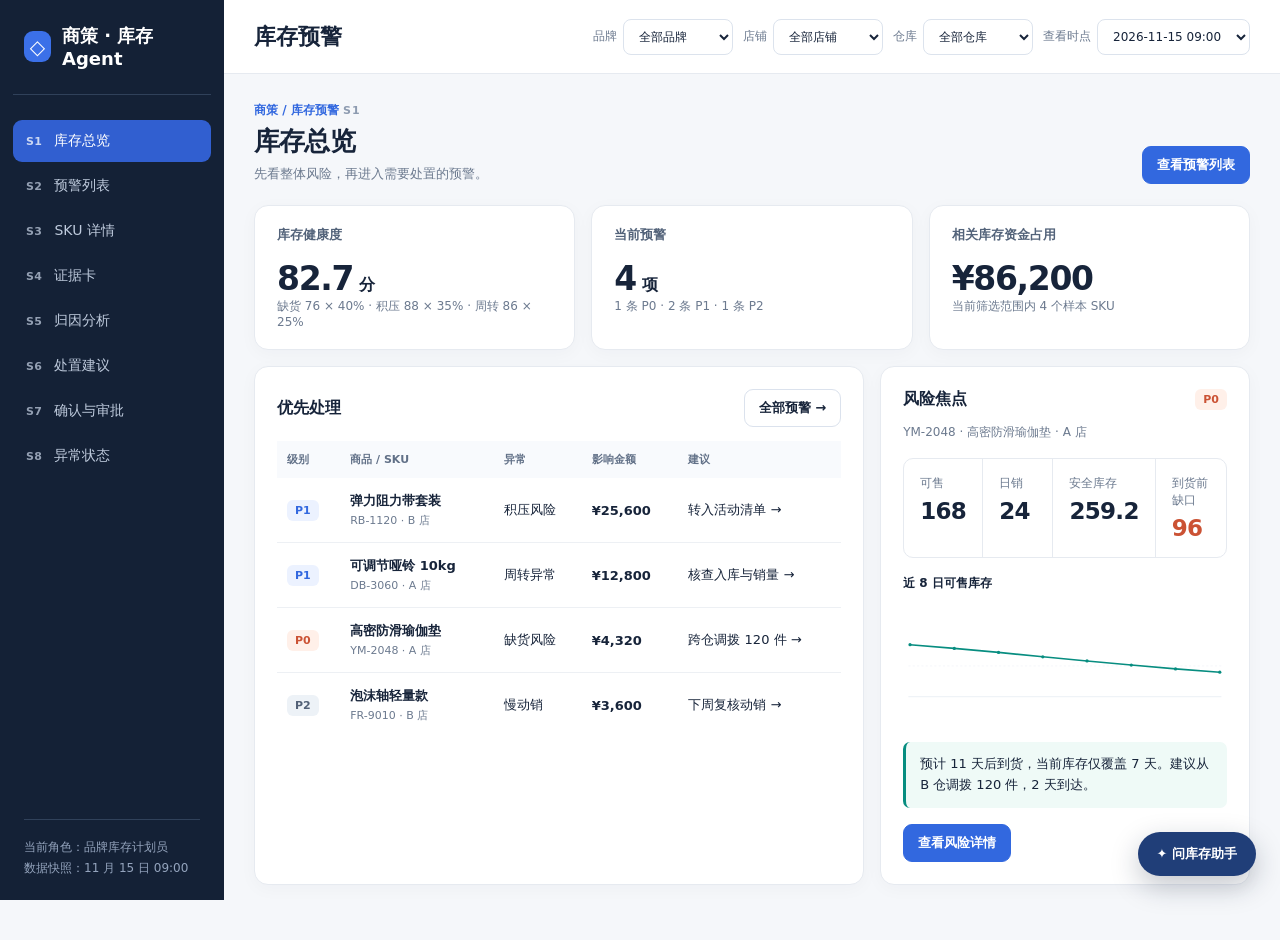
==== commit 89b1be6d: "Refine inventory health score and record walkthrough" ====
--- a/inventory.html
+++ b/inventory.html
@@ -25,7 +25,7 @@
 function chart(values,color='#078d80',labels=false){const w=600,h=150,p=13,max=Math.max(...values)*1.2,pts=values.map((v,i)=>`${p+i*(w-2*p)/(values.length-1)},${h-p-v/max*(h-2*p)}`).join(' ');return `<svg class="spark" viewBox="0 0 ${w} ${h}" role="img" aria-label="库存趋势图"><line x1="10" y1="130" x2="590" y2="130" stroke="#dce4ed"/><line x1="10" y1="73" x2="590" y2="73" stroke="#edf1f5" stroke-dasharray="4 4"/><polyline points="${pts}" fill="none" stroke="${color}" stroke-width="3" stroke-linecap="round" stroke-linejoin="round"/>${values.map((v,i)=>`<circle cx="${p+i*(w-2*p)/(values.length-1)}" cy="${h-p-v/max*(h-2*p)}" r="3" fill="${color}"/>`).join('')}${labels?'<text x="13" y="147" font-size="10" fill="#8897aa">11.08</text><text x="530" y="147" font-size="10" fill="#8897aa">11.15</text>':''}</svg>`}
 function nav(){return `<aside class="sidebar"><div class="brand"><span class="brandmark">◇</span><span class="brandtext">商策 · 库存 Agent</span></div><nav class="nav">${SCREEN_NAMES.map((n,i)=>`<button data-screen="${i}" class="${state.screen===i?'active':''}"><span class="num">S${i+1}</span><span class="navlabel">${n}</span></button>`).join('')}</nav><div class="sidefoot">当前角色：品牌库存计划员<br>数据快照：11 月 15 日 09:00</div></aside><nav class="mobile-nav">${SCREEN_NAMES.map((n,i)=>`<button data-screen="${i}" class="${state.screen===i?'active':''}">S${i+1} ${n}</button>`).join('')}</nav>`}
 function topbar(){return `<header class="topbar"><h1>库存预警</h1><div class="topright"><label class="scope">品牌 <select data-field="brand"><option>全部品牌</option><option>轻动品牌</option><option>旅行品牌</option></select></label><label class="scope">店铺 <select data-field="shop"><option>全部店铺</option><option>A 店</option><option>B 店</option></select></label><label class="scope">仓库 <select data-field="warehouse"><option>全部仓库</option><option>华东前置仓</option><option>华南中心仓</option></select></label><label class="scope">查看时点 <select data-field="snapshot"><option>2026-11-15 09:00</option><option>2026-11-14 23:00</option></select></label></div></header>`}
-function overview(){let data=scoped(),count=p=>data.filter(a=>a.priority===p).length;return `${header('库存总览','先看整体风险，再进入需要处置的预警。',btn('查看预警列表','to-list','primary'))}<div class="grid metrics"><div class="card metric"><div class="label">库存健康度</div><div class="value">82.6<span> 分</span></div><div class="foot">缺货 40% · 积压 35% · 周转 25%</div></div><div class="card metric"><div class="label">当前预警</div><div class="value">${data.length}<span> 项</span></div><div class="foot">${count('P0')} 条 P0 · ${count('P1')} 条 P1 · ${count('P2')} 条 P2</div></div><div class="card metric"><div class="label">相关库存资金占用</div><div class="value">${money(data.reduce((s,a)=>s+a.capital,0))}</div><div class="foot">当前筛选范围内 4 个样本 SKU</div></div></div><div class="split"><div class="card pad"><div class="toolbar"><h3 class="section-title" style="margin:0">优先处理</h3>${btn('全部预警 →','to-list')}</div><div class="tablewrap"><table class="table"><thead><tr><th>级别</th><th>商品 / SKU</th><th>异常</th><th>影响金额</th><th>建议</th></tr></thead><tbody>${data.sort((a,b)=>b.impact-a.impact).map(a=>`<tr data-open="${a.id}"><td>${badge(a.priority)}</td><td><strong>${a.name}</strong><span class="sub">${a.sku} · ${a.shop}</span></td><td>${a.type}</td><td><strong>${money(a.impact)}</strong></td><td>${a.action} →</td></tr>`).join('')||'<tr><td colspan="5" class="empty">当前范围无预警</td></tr>'}</tbody></table></div></div><div class="card pad"><div class="toolbar"><h3 class="section-title" style="margin:0">风险焦点</h3>${badge('P0')}</div><div class="small muted">YM-2048 · 高密防滑瑜伽垫 · A 店</div><div class="kpis"><div><div class="small muted">可售</div><div class="v">168</div></div><div><div class="small muted">日销</div><div class="v">24</div></div><div><div class="small muted">安全库存</div><div class="v">259.2</div></div><div><div class="small muted">到货前缺口</div><div class="v" style="color:var(--red)">96</div></div></div><div class="small bold">近 8 日可售库存</div>${chart([332,310,286,260,235,211,188,168])}<div class="hint teal">预计 11 天后到货，当前库存仅覆盖 7 天。建议从 B 仓调拨 120 件，2 天到达。</div><div style="margin-top:16px">${btn('查看风险详情','focus-detail','primary')}</div></div></div>`}
+function overview(){let data=scoped(),count=p=>data.filter(a=>a.priority===p).length,lack=100-data.filter(a=>a.type==='缺货风险').reduce((n,a)=>n+(a.priority==='P0'?24:12),0),backlog=100-data.filter(a=>['积压风险','慢动销'].includes(a.type)).reduce((n,a)=>n+(a.priority==='P1'?10:2),0),turnover=100-data.filter(a=>a.type==='周转异常').reduce((n,a)=>n+(a.priority==='P1'?14:6),0),health=(lack*.4+backlog*.35+turnover*.25).toFixed(1);return `${header('库存总览','先看整体风险，再进入需要处置的预警。',btn('查看预警列表','to-list','primary'))}<div class="grid metrics"><div class="card metric"><div class="label">库存健康度</div><div class="value">${health}<span> 分</span></div><div class="foot">缺货 ${lack} × 40% · 积压 ${backlog} × 35% · 周转 ${turnover} × 25%</div></div><div class="card metric"><div class="label">当前预警</div><div class="value">${data.length}<span> 项</span></div><div class="foot">${count('P0')} 条 P0 · ${count('P1')} 条 P1 · ${count('P2')} 条 P2</div></div><div class="card metric"><div class="label">相关库存资金占用</div><div class="value">${money(data.reduce((s,a)=>s+a.capital,0))}</div><div class="foot">当前筛选范围内 4 个样本 SKU</div></div></div><div class="split"><div class="card pad"><div class="toolbar"><h3 class="section-title" style="margin:0">优先处理</h3>${btn('全部预警 →','to-list')}</div><div class="tablewrap"><table class="table"><thead><tr><th>级别</th><th>商品 / SKU</th><th>异常</th><th>影响金额</th><th>建议</th></tr></thead><tbody>${data.sort((a,b)=>b.impact-a.impact).map(a=>`<tr data-open="${a.id}"><td>${badge(a.priority)}</td><td><strong>${a.name}</strong><span class="sub">${a.sku} · ${a.shop}</span></td><td>${a.type}</td><td><strong>${money(a.impact)}</strong></td><td>${a.action} →</td></tr>`).join('')||'<tr><td colspan="5" class="empty">当前范围无预警</td></tr>'}</tbody></table></div></div><div class="card pad"><div class="toolbar"><h3 class="section-title" style="margin:0">风险焦点</h3>${badge('P0')}</div><div class="small muted">YM-2048 · 高密防滑瑜伽垫 · A 店</div><div class="kpis"><div><div class="small muted">可售</div><div class="v">168</div></div><div><div class="small muted">日销</div><div class="v">24</div></div><div><div class="small muted">安全库存</div><div class="v">259.2</div></div><div><div class="small muted">到货前缺口</div><div class="v" style="color:var(--red)">96</div></div></div><div class="small bold">近 8 日可售库存</div>${chart([332,310,286,260,235,211,188,168])}<div class="hint teal">预计 11 天后到货，当前库存仅覆盖 7 天。建议从 B 仓调拨 120 件，2 天到达。</div><div style="margin-top:16px">${btn('查看风险详情','focus-detail','primary')}</div></div></div>`}
 function list(){let data=visible();return `${header('预警列表','按影响金额优先处理；批量忽略需记录原因。',btn('异常状态','failure'))}<div class="card pad"><div class="toolbar"><div class="filterbar"><input type="text" data-field="search" value="${safe(state.search)}" placeholder="搜索 SKU / 商品 / 预警编号"><select data-field="priority"><option>全部</option><option>P0</option><option>P1</option><option>P2</option></select><select data-field="type"><option>全部</option><option>缺货风险</option><option>积压风险</option><option>周转异常</option><option>慢动销</option></select><select data-field="sort"><option value="impact">影响金额降序</option><option value="priority">级别优先</option></select></div><div class="actions">${btn('批量指派','assign')}${btn('标记误报','ignore','danger')}</div></div><div class="small muted" style="margin-bottom:12px">已选 ${state.checks.length} 项 · 影响金额：缺货为预计毛利损失；积压/周转为占用资金参考值</div><div class="tablewrap"><table class="table"><thead><tr><th><input type="checkbox" class="check" data-action="check-all" aria-label="全选"></th><th>级别</th><th>商品 / SKU</th><th>异常</th><th>店铺 / 仓库</th><th>影响金额 ↓</th><th>建议动作</th><th>状态</th></tr></thead><tbody>${data.map(a=>`<tr data-open="${a.id}"><td><input type="checkbox" class="check" data-check="${a.id}" ${state.checks.includes(a.id)?'checked':''} aria-label="选择 ${a.sku}"></td><td>${badge(a.priority)}</td><td><strong>${a.name}</strong><span class="sub">${a.sku} · ${a.id}</span></td><td>${a.type}</td><td>${a.shop}<span class="sub">${a.warehouse}</span></td><td><strong>${money(a.impact)}</strong></td><td>${a.action}</td><td>${a.status}</td></tr>`).join('')||'<tr><td colspan="8" class="empty">当前条件下无预警，请调整筛选范围。</td></tr>'}</tbody></table></div></div>`}
 function steps(active){let names=['预警','SKU 详情','证据','归因','建议','审批'];return `<div class="steps">${names.map((n,i)=>`${i?'<span class="stepsep">›</span>':''}<span class="step ${i<active?'done':i===active?'active':''}">${n}</span>`).join('')}</div>`}
 function detail(){let a=cur(),days=(a.stock/a.daily).toFixed(1),threshold=(a.daily*a.lead*a.safety).toFixed(1);return `${header(a.name,`${a.sku} · ${a.shop} · ${a.warehouse} · ${a.type}`,btn('返回预警','to-list')+btn('查看证据','evidence','primary'))}${steps(1)}<div class="grid metrics"><div class="card metric"><div class="label">可售库存</div><div class="value">${a.stock}<span> 件</span></div><div class="foot">实物 ${a.physical} − 锁定 ${a.locked} − 残次 ${a.damaged}</div></div><div class="card metric"><div class="label">近 30 天日均销量</div><div class="value">${a.daily}<span> 件/天</span></div><div class="foot">库存覆盖 ${days} 天</div></div><div class="card metric"><div class="label">安全库存</div><div class="value">${threshold}<span> 件</span></div><div class="foot">日销 × ${a.lead} 天交期 × ${a.safety} 安全系数</div></div></div><div class="split"><div class="card pad"><h3 class="section-title">库存变化与到货窗口</h3>${chart(a.id==='A-1042'?[332,310,286,260,235,211,188,168]:[a.stock+76,a.stock+65,a.stock+52,a.stock+41,a.stock+29,a.stock+19,a.stock+8,a.stock],undefined,true)}<div class="hint ${a.priority==='P0'?'red':''}">${a.priority==='P0'?`按当前日销，${days} 天后现货售罄；供应商预计 ${a.arrival} 天后到货，期间预计缺口 ${a.shortage} 件。`:`该商品当前为${a.type}，需结合活动与渠道变化复核。`}</div></div><div class="card pad"><h3 class="section-title">库存构成与业务上下文</h3><div class="list"><div class="listrow"><span>当前仓可售</span><strong>${a.stock} 件</strong></div><div class="listrow"><span>其他仓可调拨</span><strong>${a.id==='A-1042'?'B 仓 340 件':'待核查'}</strong></div><div class="listrow"><span>普通在途</span><strong>${a.transit} 件</strong></div><div class="listrow"><span>供应商预计到货</span><strong>${a.arrival} 天后</strong></div><div class="listrow"><span>活动</span><strong>${a.activity}</strong></div></div><div style="margin-top:18px">${btn('查看异常归因','attribution','primary')}</div></div></div>`}
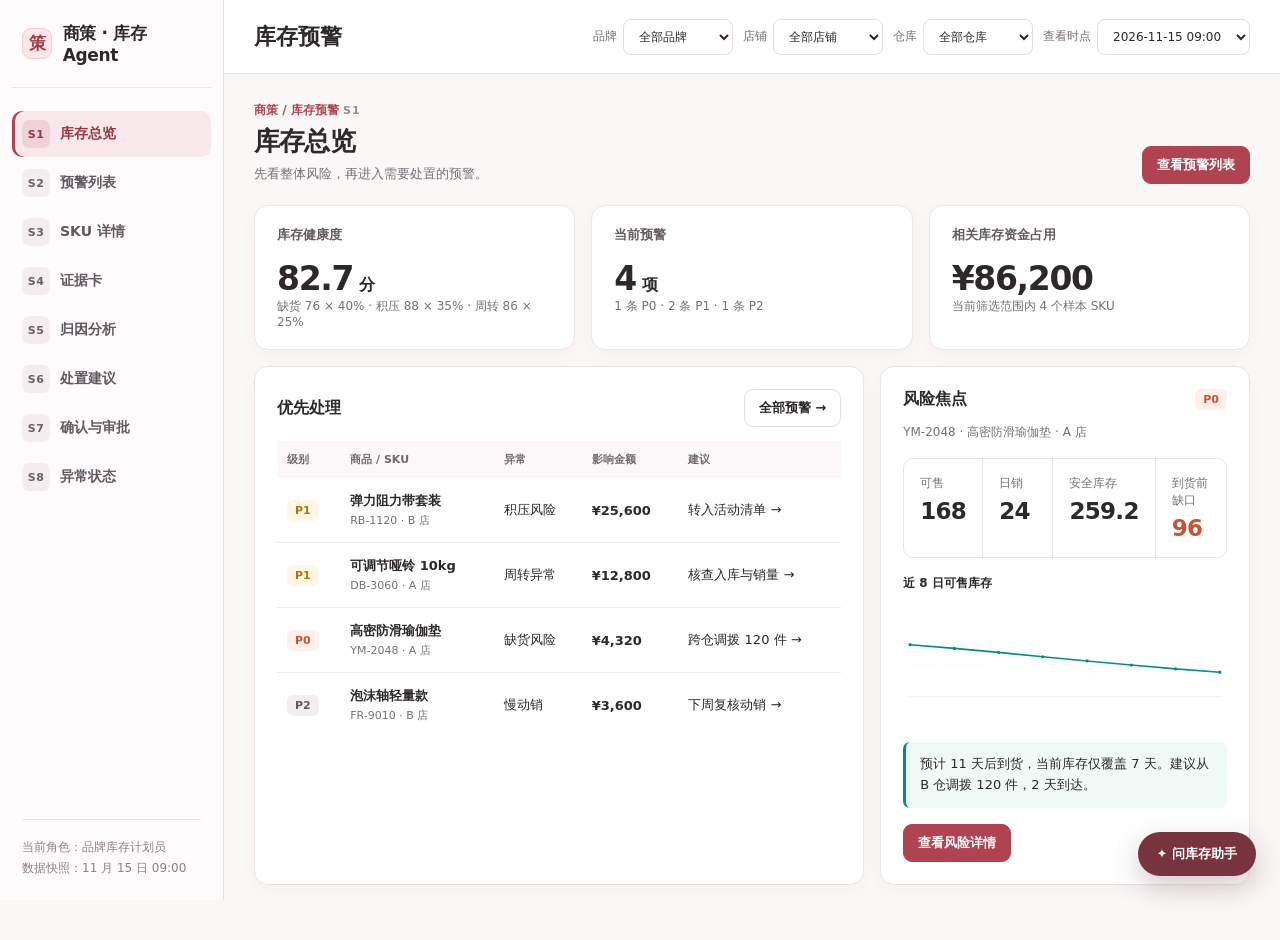
==== commit 3f6cd3ab: "Restyle inventory Agent navigation with warm red palette" ====
--- a/inventory.html
+++ b/inventory.html
@@ -4,7 +4,19 @@
 <meta charset="utf-8"><meta name="viewport" content="width=device-width,initial-scale=1">
 <title>商策 · 库存预警</title>
 <style>
-:root{--nav:#142136;--nav2:#1e304c;--ink:#17243a;--muted:#6c7a8f;--line:#e6eaf0;--bg:#f5f7fa;--white:#fff;--blue:#3268df;--blueLight:#ecf2ff;--teal:#078d80;--tealLight:#e8f7f4;--red:#cb5234;--redLight:#fff0e9;--amber:#a77612;--amberLight:#fff7e4;--radius:14px}*{box-sizing:border-box}body{margin:0;font-family:Inter,"PingFang SC","Microsoft YaHei",system-ui,sans-serif;color:var(--ink);background:var(--bg)}button,input,select,textarea{font:inherit}button{cursor:pointer}button:disabled{cursor:not-allowed;opacity:.45}a{color:var(--blue)}.app{display:grid;grid-template-columns:224px minmax(0,1fr);min-height:100vh}.sidebar{background:var(--nav);color:#d5deed;min-height:100vh;padding:24px 13px;position:sticky;top:0;height:100vh}.brand{display:flex;align-items:center;gap:11px;font-size:18px;font-weight:750;color:#fff;padding:0 11px 25px;border-bottom:1px solid #30415a}.brandmark{display:grid;place-items:center;width:31px;height:31px;border-radius:9px;background:#3b70e8;color:white;font-size:20px}.nav{padding-top:22px}.nav button{width:100%;border:0;background:none;color:#bfcbdd;text-align:left;padding:12px 13px;border-radius:9px;display:flex;gap:12px;align-items:center;font-size:14px;margin:3px 0}.nav button:hover,.nav button.active{background:#315fd0;color:#fff}.nav .num{font-size:11px;font-weight:750;opacity:.75;letter-spacing:.04em}.sidefoot{position:absolute;bottom:22px;left:24px;right:24px;border-top:1px solid #30415a;padding-top:17px;font-size:12px;line-height:1.7;color:#94a4bd}.main{min-width:0}.topbar{height:74px;background:#fff;border-bottom:1px solid var(--line);display:flex;align-items:center;justify-content:space-between;padding:0 30px;gap:15px}.topbar h1{font-size:22px;margin:0;white-space:nowrap}.topright{display:flex;align-items:center;gap:10px;flex-wrap:wrap;justify-content:flex-end}.scope{display:flex;align-items:center;gap:6px;font-size:12px;color:var(--muted)}select,input[type=text]{border:1px solid #dce3ed;background:#fff;border-radius:8px;padding:9px 11px;color:var(--ink);outline:none}select:focus,input:focus,textarea:focus{border-color:var(--blue);box-shadow:0 0 0 3px #3268df20}.scope select{min-width:110px}.stamp{font-size:12px;color:var(--muted);border-left:1px solid var(--line);padding-left:14px;white-space:nowrap}.content{max-width:1510px;margin:auto;padding:28px 30px 55px}.pagehead{display:flex;align-items:flex-end;justify-content:space-between;gap:16px;margin-bottom:21px}.eyebrow{font-size:12px;font-weight:700;color:var(--blue);margin-bottom:5px}.pagehead h2{font-size:26px;letter-spacing:-.03em;margin:0 0 5px}.subtitle{font-size:13px;color:var(--muted);line-height:1.55}.actions{display:flex;align-items:center;gap:8px;flex-wrap:wrap}.btn{border:1px solid #dbe2ed;background:#fff;color:var(--ink);border-radius:9px;padding:9px 14px;font-size:13px;font-weight:650;transition:.15s}.btn:hover{border-color:#a9bce8;background:#f7faff}.btn.primary{background:var(--blue);color:white;border-color:var(--blue)}.btn.primary:hover{background:#2355c7}.btn.teal{background:var(--teal);border-color:var(--teal);color:white}.btn.danger{color:var(--red);border-color:#efc9be}.btn.ghost{background:transparent;border-color:transparent;color:var(--blue)}.card{background:#fff;border:1px solid var(--line);border-radius:var(--radius);box-shadow:0 4px 18px #1d2f4e08}.card.pad{padding:22px}.section-title{font-size:16px;font-weight:750;margin:0 0 16px}.muted{color:var(--muted)}.small{font-size:12px}.bold{font-weight:750}.grid{display:grid;gap:16px}.grid.metrics{grid-template-columns:repeat(3,minmax(0,1fr));margin-bottom:16px}.metric{padding:20px 22px;min-height:135px}.metric .label{font-size:13px;font-weight:700;color:#53637a}.metric .value{font-size:33px;font-weight:800;letter-spacing:-.04em;margin:18px 0 3px;line-height:1}.metric .value span{font-size:16px;font-weight:600;letter-spacing:0}.metric .foot{font-size:12px;color:var(--muted)}.split{display:grid;grid-template-columns:minmax(0,1.65fr) minmax(310px,1fr);gap:16px}.two{display:grid;grid-template-columns:repeat(2,minmax(0,1fr));gap:16px}.three{display:grid;grid-template-columns:repeat(3,minmax(0,1fr));gap:16px}.toolbar{display:flex;align-items:center;justify-content:space-between;gap:10px;flex-wrap:wrap;margin-bottom:14px}.tabs{display:flex;gap:4px;background:#f2f5fa;border-radius:9px;padding:4px}.tabs button{border:0;background:transparent;border-radius:7px;color:#66768d;padding:7px 12px;font-size:12px;font-weight:700}.tabs button.active{background:#fff;color:var(--blue);box-shadow:0 1px 4px #17243a1a}.tablewrap{overflow:auto}.table{width:100%;border-collapse:collapse;font-size:13px}.table th{text-align:left;background:#f8fafd;color:#617087;font-size:11px;white-space:nowrap;padding:11px 10px;font-weight:750}.table td{padding:14px 10px;border-bottom:1px solid #edf0f4;vertical-align:middle}.table tbody tr{cursor:pointer}.table tbody tr:hover{background:#f7faff}.table tbody tr.selected{background:#edf4ff}.table tr:last-child td{border-bottom:0}.table td strong{display:block;color:var(--ink)}.table td .sub{display:block;font-size:11px;color:var(--muted);margin-top:3px}.badge{display:inline-flex;align-items:center;border-radius:6px;padding:4px 8px;font-size:11px;font-weight:800;white-space:nowrap}.badge.p0{background:var(--redLight);color:var(--red)}.badge.p1{background:var(--blueLight);color:var(--blue)}.badge.p2{background:#edf2f7;color:#526177}.badge.ok{background:var(--tealLight);color:var(--teal)}.badge.warn{background:var(--amberLight);color:var(--amber)}.kpis{display:grid;grid-template-columns:repeat(4,1fr);gap:0;border:1px solid var(--line);border-radius:10px;margin:17px 0}.kpis>div{padding:16px;border-right:1px solid var(--line)}.kpis>div:last-child{border-right:0}.kpis .v{font-size:23px;font-weight:800;letter-spacing:-.03em;margin-top:6px}.hint{background:#f5f8ff;border-left:3px solid var(--blue);padding:12px 14px;border-radius:7px;font-size:13px;line-height:1.6}.hint.teal{background:#effaf7;border-color:var(--teal)}.hint.amber{background:#fff9ed;border-color:#d6a848}.hint.red{background:#fff4ef;border-color:var(--red)}.list{display:grid;gap:0}.listrow{display:flex;align-items:center;justify-content:space-between;gap:16px;padding:13px 0;border-bottom:1px solid var(--line);font-size:13px}.listrow:last-child{border-bottom:0}.listrow strong{font-weight:750}.listrow .right{text-align:right}.spark{width:100%;height:150px;display:block}.progress{height:8px;border-radius:10px;background:#edf1f5;overflow:hidden}.progress span{display:block;height:100%;background:var(--blue);border-radius:10px}.steps{display:flex;gap:8px;align-items:center;margin-bottom:22px;flex-wrap:wrap}.step{font-size:12px;color:#8a98aa}.step.active{color:var(--blue);font-weight:800}.step.done{color:var(--teal)}.stepsep{color:#c4ccd8}.alert-row{display:flex;gap:14px;align-items:center;padding:16px;border:1px solid var(--line);border-radius:10px;margin-bottom:10px;background:#fff}.alert-row.selected{border-color:#b3c7f5;background:#f8fbff}.check{width:16px;height:16px;accent-color:var(--blue)}.filterbar{display:flex;gap:9px;align-items:center;flex-wrap:wrap}.filterbar input{min-width:230px}.kv{display:grid;grid-template-columns:140px 1fr;gap:0;font-size:13px}.kv div{padding:11px 0;border-bottom:1px solid var(--line);line-height:1.5}.kv div:nth-child(odd){color:var(--muted)}.factor{display:grid;grid-template-columns:135px 1fr 45px;gap:12px;align-items:center;padding:13px 0;border-bottom:1px solid var(--line);font-size:13px}.factor:last-child{border-bottom:0}.action-card{border:1px solid #a6d9ce;background:#f8fdfa;border-radius:12px;padding:19px}.action-card h3{margin:0 0 8px;font-size:19px;color:var(--teal)}.flowline{display:flex;align-items:center;gap:8px;flex-wrap:wrap;color:var(--muted);font-size:12px}.flowline b{color:var(--ink)}.confirmbox{display:flex;align-items:flex-start;gap:9px;margin:18px 0;font-size:13px}.scenario-list{display:grid;gap:8px}.scenario-list button{background:#fff;border:1px solid var(--line);border-radius:9px;padding:12px;text-align:left;color:var(--ink)}.scenario-list button.active{border-color:var(--blue);background:#f3f7ff}.dialog-backdrop{position:fixed;inset:0;background:#101e33a8;display:flex;align-items:center;justify-content:center;z-index:20;padding:20px}.dialog{background:white;border-radius:15px;padding:24px;width:min(460px,100%);box-shadow:0 15px 50px #0003}.dialog h3{margin:0 0 10px}.dialog p{font-size:13px;color:var(--muted);line-height:1.6}.dialog .actions{justify-content:flex-end;margin-top:20px}.assistant-toggle{position:fixed;right:24px;bottom:24px;border:0;border-radius:999px;background:#203e78;color:white;padding:13px 19px;box-shadow:0 10px 28px #14213640;z-index:10;font-size:13px;font-weight:750}.chat{position:fixed;right:24px;bottom:78px;width:min(390px,calc(100vw - 32px));height:min(570px,calc(100vh - 100px));background:white;z-index:11;border:1px solid var(--line);border-radius:16px;box-shadow:0 16px 48px #15253d30;display:flex;flex-direction:column;overflow:hidden}.chathead{background:#1c3153;color:white;padding:16px 18px;display:flex;justify-content:space-between;align-items:center}.chathead button{border:0;color:white;background:none;font-size:21px}.chatbody{flex:1;overflow:auto;padding:16px;display:flex;flex-direction:column;gap:11px}.bubble{max-width:91%;font-size:13px;line-height:1.6;border-radius:12px;padding:10px 12px;white-space:pre-line}.bubble.user{align-self:flex-end;color:#fff;background:#3268df}.bubble.agent{align-self:flex-start;background:#f1f5fa}.chatprompts{display:flex;gap:6px;overflow:auto;padding:8px 12px;border-top:1px solid var(--line)}.chatprompts button{white-space:nowrap;border:1px solid #d8e4fa;background:#f7faff;color:var(--blue);border-radius:99px;padding:5px 9px;font-size:11px}.chatinput{display:flex;gap:7px;padding:10px;border-top:1px solid var(--line)}.chatinput input{flex:1;min-width:0}.toast{position:fixed;left:50%;bottom:22px;transform:translateX(-50%);background:#17243a;color:#fff;border-radius:8px;padding:10px 15px;font-size:13px;z-index:30;box-shadow:0 6px 20px #0003}.notice{padding:12px 15px;border-radius:9px;background:var(--amberLight);border:1px solid #f0e0af;color:#7c5a13;font-size:12px;line-height:1.5;margin-bottom:16px}.empty{padding:40px 10px;text-align:center;color:var(--muted);font-size:13px}.screen-id{color:#8d9bb0;font-size:11px;font-weight:800;letter-spacing:.1em;margin-right:6px}.mobile-nav{display:none}@media(max-width:1050px){.app{grid-template-columns:72px 1fr}.sidebar{padding:20px 8px}.brand{padding:0 8px 18px;justify-content:center}.brand .brandtext,.nav .navlabel,.sidefoot{display:none}.nav button{justify-content:center;padding:12px 4px}.nav .num{font-size:13px}.topbar{height:auto;min-height:74px;padding:15px 20px;align-items:flex-start}.topright{gap:7px}.content{padding:22px 20px}.split{grid-template-columns:1fr}.grid.metrics{grid-template-columns:repeat(3,1fr)}}@media(max-width:700px){.app{display:block}.sidebar{display:none}.mobile-nav{display:flex;position:sticky;top:0;z-index:9;background:#15243b;overflow:auto;padding:7px;gap:5px}.mobile-nav button{flex:0 0 auto;background:transparent;border:0;color:#bfcce0;border-radius:7px;padding:8px 10px;font-size:12px}.mobile-nav button.active{background:#3268df;color:white}.topbar{display:block;padding:16px}.topbar h1{font-size:18px;margin-bottom:10px}.topright{justify-content:flex-start}.scope select{min-width:0;max-width:105px;padding:6px}.stamp{border:0;padding:0}.content{padding:18px 14px 80px}.pagehead{align-items:flex-start;flex-direction:column}.pagehead h2{font-size:23px}.grid.metrics,.two,.three{grid-template-columns:1fr}.metric{min-height:auto}.kpis{grid-template-columns:repeat(2,1fr)}.kpis>div:nth-child(2){border-right:0}.kpis>div:nth-child(-n+2){border-bottom:1px solid var(--line)}.filterbar input{min-width:100%;width:100%}.factor{grid-template-columns:100px 1fr 40px}.kv{grid-template-columns:105px 1fr}}
+:root{--nav:#392b30;--nav2:#4a3338;--ink:#2c282b;--muted:#777077;--line:#ece4e5;--bg:#faf7f7;--white:#fff;--accent:#af4350;--accentLight:#faedf0;--teal:#078d80;--tealLight:#e8f7f4;--red:#cb5234;--redLight:#fff0e9;--amber:#a77612;--amberLight:#fff7e4;--radius:14px}*{box-sizing:border-box}body{margin:0;font-family:Inter,"PingFang SC","Microsoft YaHei",system-ui,sans-serif;color:var(--ink);background:var(--bg)}button,input,select,textarea{font:inherit}button{cursor:pointer}button:disabled{cursor:not-allowed;opacity:.45}a{color:var(--accent)}.app{display:grid;grid-template-columns:224px minmax(0,1fr);min-height:100vh}.sidebar{background:var(--nav);color:#625960;min-height:100vh;padding:24px 13px;position:sticky;top:0;height:100vh}.brand{display:flex;align-items:center;gap:11px;font-size:18px;font-weight:750;color:#fff;padding:0 11px 25px;border-bottom:1px solid #e7dfe1}.brandmark{display:grid;place-items:center;width:31px;height:31px;border-radius:9px;background:#af4350;color:white;font-size:20px}.nav{padding-top:22px}.nav button{width:100%;border:0;background:none;color:#625960;text-align:left;padding:12px 13px;border-radius:9px;display:flex;gap:12px;align-items:center;font-size:14px;margin:3px 0}.nav button:hover,.nav button.active{background:#9d3543;color:#fff}.nav .num{font-size:11px;font-weight:750;opacity:.75;letter-spacing:.04em}.sidefoot{position:absolute;bottom:22px;left:24px;right:24px;border-top:1px solid #e7dfe1;padding-top:17px;font-size:12px;line-height:1.7;color:#8d8087}.main{min-width:0}.topbar{height:74px;background:#fff;border-bottom:1px solid var(--line);display:flex;align-items:center;justify-content:space-between;padding:0 30px;gap:15px}.topbar h1{font-size:22px;margin:0;white-space:nowrap}.topright{display:flex;align-items:center;gap:10px;flex-wrap:wrap;justify-content:flex-end}.scope{display:flex;align-items:center;gap:6px;font-size:12px;color:var(--muted)}select,input[type=text]{border:1px solid #e7dddf;background:#fff;border-radius:8px;padding:9px 11px;color:var(--ink);outline:none}select:focus,input:focus,textarea:focus{border-color:var(--accent);box-shadow:0 0 0 3px #af435020}.scope select{min-width:110px}.stamp{font-size:12px;color:var(--muted);border-left:1px solid var(--line);padding-left:14px;white-space:nowrap}.content{max-width:1510px;margin:auto;padding:28px 30px 55px}.pagehead{display:flex;align-items:flex-end;justify-content:space-between;gap:16px;margin-bottom:21px}.eyebrow{font-size:12px;font-weight:700;color:var(--accent);margin-bottom:5px}.pagehead h2{font-size:26px;letter-spacing:-.03em;margin:0 0 5px}.subtitle{font-size:13px;color:var(--muted);line-height:1.55}.actions{display:flex;align-items:center;gap:8px;flex-wrap:wrap}.btn{border:1px solid #e7dddf;background:#fff;color:var(--ink);border-radius:9px;padding:9px 14px;font-size:13px;font-weight:650;transition:.15s}.btn:hover{border-color:#d7a7ae;background:#fff8f9}.btn.primary{background:var(--accent);color:white;border-color:var(--accent)}.btn.primary:hover{background:#963443}.btn.teal{background:var(--teal);border-color:var(--teal);color:white}.btn.danger{color:var(--red);border-color:#efc9be}.btn.ghost{background:transparent;border-color:transparent;color:var(--accent)}.card{background:#fff;border:1px solid var(--line);border-radius:var(--radius);box-shadow:0 4px 18px #54272e08}.card.pad{padding:22px}.section-title{font-size:16px;font-weight:750;margin:0 0 16px}.muted{color:var(--muted)}.small{font-size:12px}.bold{font-weight:750}.grid{display:grid;gap:16px}.grid.metrics{grid-template-columns:repeat(3,minmax(0,1fr));margin-bottom:16px}.metric{padding:20px 22px;min-height:135px}.metric .label{font-size:13px;font-weight:700;color:#635b61}.metric .value{font-size:33px;font-weight:800;letter-spacing:-.04em;margin:18px 0 3px;line-height:1}.metric .value span{font-size:16px;font-weight:600;letter-spacing:0}.metric .foot{font-size:12px;color:var(--muted)}.split{display:grid;grid-template-columns:minmax(0,1.65fr) minmax(310px,1fr);gap:16px}.two{display:grid;grid-template-columns:repeat(2,minmax(0,1fr));gap:16px}.three{display:grid;grid-template-columns:repeat(3,minmax(0,1fr));gap:16px}.toolbar{display:flex;align-items:center;justify-content:space-between;gap:10px;flex-wrap:wrap;margin-bottom:14px}.tabs{display:flex;gap:4px;background:#f7f0f1;border-radius:9px;padding:4px}.tabs button{border:0;background:transparent;border-radius:7px;color:#746c72;padding:7px 12px;font-size:12px;font-weight:700}.tabs button.active{background:#fff;color:var(--accent);box-shadow:0 1px 4px #54272e1a}.tablewrap{overflow:auto}.table{width:100%;border-collapse:collapse;font-size:13px}.table th{text-align:left;background:#fcf8f9;color:#71686e;font-size:11px;white-space:nowrap;padding:11px 10px;font-weight:750}.table td{padding:14px 10px;border-bottom:1px solid #f2ebed;vertical-align:middle}.table tbody tr{cursor:pointer}.table tbody tr:hover{background:#fff8f9}.table tbody tr.selected{background:#fcecef}.table tr:last-child td{border-bottom:0}.table td strong{display:block;color:var(--ink)}.table td .sub{display:block;font-size:11px;color:var(--muted);margin-top:3px}.badge{display:inline-flex;align-items:center;border-radius:6px;padding:4px 8px;font-size:11px;font-weight:800;white-space:nowrap}.badge.p0{background:var(--redLight);color:var(--red)}.badge.p1{background:var(--amberLight);color:var(--amber)}.badge.p2{background:#f3eff0;color:#625960}.badge.ok{background:var(--tealLight);color:var(--teal)}.badge.warn{background:var(--amberLight);color:var(--amber)}.kpis{display:grid;grid-template-columns:repeat(4,1fr);gap:0;border:1px solid var(--line);border-radius:10px;margin:17px 0}.kpis>div{padding:16px;border-right:1px solid var(--line)}.kpis>div:last-child{border-right:0}.kpis .v{font-size:23px;font-weight:800;letter-spacing:-.03em;margin-top:6px}.hint{background:#fff7f8;border-left:3px solid var(--accent);padding:12px 14px;border-radius:7px;font-size:13px;line-height:1.6}.hint.teal{background:#effaf7;border-color:var(--teal)}.hint.amber{background:#fff9ed;border-color:#d6a848}.hint.red{background:#fff4ef;border-color:var(--red)}.list{display:grid;gap:0}.listrow{display:flex;align-items:center;justify-content:space-between;gap:16px;padding:13px 0;border-bottom:1px solid var(--line);font-size:13px}.listrow:last-child{border-bottom:0}.listrow strong{font-weight:750}.listrow .right{text-align:right}.spark{width:100%;height:150px;display:block}.progress{height:8px;border-radius:10px;background:#f4edef;overflow:hidden}.progress span{display:block;height:100%;background:var(--accent);border-radius:10px}.steps{display:flex;gap:8px;align-items:center;margin-bottom:22px;flex-wrap:wrap}.step{font-size:12px;color:#958a90}.step.active{color:var(--accent);font-weight:800}.step.done{color:var(--teal)}.stepsep{color:#d8cbd0}.alert-row{display:flex;gap:14px;align-items:center;padding:16px;border:1px solid var(--line);border-radius:10px;margin-bottom:10px;background:#fff}.alert-row.selected{border-color:#e6b8bf;background:#fff9fa}.check{width:16px;height:16px;accent-color:var(--accent)}.filterbar{display:flex;gap:9px;align-items:center;flex-wrap:wrap}.filterbar input{min-width:230px}.kv{display:grid;grid-template-columns:140px 1fr;gap:0;font-size:13px}.kv div{padding:11px 0;border-bottom:1px solid var(--line);line-height:1.5}.kv div:nth-child(odd){color:var(--muted)}.factor{display:grid;grid-template-columns:135px 1fr 45px;gap:12px;align-items:center;padding:13px 0;border-bottom:1px solid var(--line);font-size:13px}.factor:last-child{border-bottom:0}.action-card{border:1px solid #a6d9ce;background:#f8fdfa;border-radius:12px;padding:19px}.action-card h3{margin:0 0 8px;font-size:19px;color:var(--teal)}.flowline{display:flex;align-items:center;gap:8px;flex-wrap:wrap;color:var(--muted);font-size:12px}.flowline b{color:var(--ink)}.confirmbox{display:flex;align-items:flex-start;gap:9px;margin:18px 0;font-size:13px}.scenario-list{display:grid;gap:8px}.scenario-list button{background:#fff;border:1px solid var(--line);border-radius:9px;padding:12px;text-align:left;color:var(--ink)}.scenario-list button.active{border-color:var(--accent);background:#fff1f3}.dialog-backdrop{position:fixed;inset:0;background:#2c2024a8;display:flex;align-items:center;justify-content:center;z-index:20;padding:20px}.dialog{background:white;border-radius:15px;padding:24px;width:min(460px,100%);box-shadow:0 15px 50px #0003}.dialog h3{margin:0 0 10px}.dialog p{font-size:13px;color:var(--muted);line-height:1.6}.dialog .actions{justify-content:flex-end;margin-top:20px}.assistant-toggle{position:fixed;right:24px;bottom:24px;border:0;border-radius:999px;background:#77343e;color:white;padding:13px 19px;box-shadow:0 10px 28px #54272e40;z-index:10;font-size:13px;font-weight:750}.chat{position:fixed;right:24px;bottom:78px;width:min(390px,calc(100vw - 32px));height:min(570px,calc(100vh - 100px));background:white;z-index:11;border:1px solid var(--line);border-radius:16px;box-shadow:0 16px 48px #54272e30;display:flex;flex-direction:column;overflow:hidden}.chathead{background:#743640;color:white;padding:16px 18px;display:flex;justify-content:space-between;align-items:center}.chathead button{border:0;color:white;background:none;font-size:21px}.chatbody{flex:1;overflow:auto;padding:16px;display:flex;flex-direction:column;gap:11px}.bubble{max-width:91%;font-size:13px;line-height:1.6;border-radius:12px;padding:10px 12px;white-space:pre-line}.bubble.user{align-self:flex-end;color:#fff;background:#af4350}.bubble.agent{align-self:flex-start;background:#f6f0f1}.chatprompts{display:flex;gap:6px;overflow:auto;padding:8px 12px;border-top:1px solid var(--line)}.chatprompts button{white-space:nowrap;border:1px solid #eed5d9;background:#fff8f9;color:var(--accent);border-radius:99px;padding:5px 9px;font-size:11px}.chatinput{display:flex;gap:7px;padding:10px;border-top:1px solid var(--line)}.chatinput input{flex:1;min-width:0}.toast{position:fixed;left:50%;bottom:22px;transform:translateX(-50%);background:#2c282b;color:#fff;border-radius:8px;padding:10px 15px;font-size:13px;z-index:30;box-shadow:0 6px 20px #0003}.notice{padding:12px 15px;border-radius:9px;background:var(--amberLight);border:1px solid #f0e0af;color:#7c5a13;font-size:12px;line-height:1.5;margin-bottom:16px}.empty{padding:40px 10px;text-align:center;color:var(--muted);font-size:13px}.screen-id{color:#998a90;font-size:11px;font-weight:800;letter-spacing:.1em;margin-right:6px}.mobile-nav{display:none}@media(max-width:1050px){.app{grid-template-columns:72px 1fr}.sidebar{padding:20px 8px}.brand{padding:0 8px 18px;justify-content:center}.brand .brandtext,.nav .navlabel,.sidefoot{display:none}.nav button{justify-content:center;padding:12px 4px}.nav .num{font-size:13px}.topbar{height:auto;min-height:74px;padding:15px 20px;align-items:flex-start}.topright{gap:7px}.content{padding:22px 20px}.split{grid-template-columns:1fr}.grid.metrics{grid-template-columns:repeat(3,1fr)}}@media(max-width:700px){.app{display:block}.sidebar{display:none}.mobile-nav{display:flex;position:sticky;top:0;z-index:9;background:#fffafb;overflow:auto;padding:7px;gap:5px}.mobile-nav button{flex:0 0 auto;background:transparent;border:0;color:#6f656b;border-radius:7px;padding:8px 10px;font-size:12px}.mobile-nav button.active{background:#af4350;color:white}.topbar{display:block;padding:16px}.topbar h1{font-size:18px;margin-bottom:10px}.topright{justify-content:flex-start}.scope select{min-width:0;max-width:105px;padding:6px}.stamp{border:0;padding:0}.content{padding:18px 14px 80px}.pagehead{align-items:flex-start;flex-direction:column}.pagehead h2{font-size:23px}.grid.metrics,.two,.three{grid-template-columns:1fr}.metric{min-height:auto}.kpis{grid-template-columns:repeat(2,1fr)}.kpis>div:nth-child(2){border-right:0}.kpis>div:nth-child(-n+2){border-bottom:1px solid var(--line)}.filterbar input{min-width:100%;width:100%}.factor{grid-template-columns:100px 1fr 40px}.kv{grid-template-columns:105px 1fr}}
+.sidebar{background:#fffafb;color:var(--ink);border-right:1px solid #e9dee1;padding:20px 12px}
+.brand{color:var(--ink);border-bottom:1px solid var(--line);padding:2px 10px 22px;font-size:17px;letter-spacing:-.02em}
+.brandmark{background:#f9e7ea;color:#9f3947;font-size:17px;font-weight:800;border:1px solid #efced4}
+.nav{padding-top:20px}
+.nav button{color:#625960;font-weight:600;padding:9px 10px;gap:10px;border-radius:10px}
+.nav button:hover{background:#f8eff1;color:var(--ink)}
+.nav button.active,.nav button.active:hover{background:#f8e8ec;color:#973643;box-shadow:inset 3px 0 0 #af4350}
+.nav .num{display:grid;place-items:center;flex:none;width:28px;height:28px;border-radius:7px;background:#f4edef;color:#6e5f66;font-size:11px;opacity:1}
+.nav button.active .num{background:#efd2d8;color:#973643}
+.sidefoot{border-top:1px solid var(--line);color:#8d8087;left:22px;right:22px}
+@media(max-width:1050px){.sidebar{padding:18px 8px}.brand{padding:2px 8px 18px}.nav button{padding:9px 5px}.nav button.active{box-shadow:inset 3px 0 0 #af4350}}
+@media(max-width:700px){.mobile-nav{background:#fffafb;border-bottom:1px solid var(--line);box-shadow:0 3px 12px #54272e08}.mobile-nav button{color:#625960}.mobile-nav button.active{background:#f8e8ec;color:#973643}}
 </style>
 </head>
 <body><div id="app"></div><script>
@@ -23,7 +35,7 @@
 function btn(label,action,cls=''){return `<button class="btn ${cls}" data-action="${action}">${label}</button>`}
 function header(title,sub,actions='',id=state.screen+1){return `<div class="pagehead"><div><div class="eyebrow">商策 / 库存预警 <span class="screen-id">S${id}</span></div><h2>${title}</h2><div class="subtitle">${sub}</div></div><div class="actions">${actions}</div></div>`}
 function chart(values,color='#078d80',labels=false){const w=600,h=150,p=13,max=Math.max(...values)*1.2,pts=values.map((v,i)=>`${p+i*(w-2*p)/(values.length-1)},${h-p-v/max*(h-2*p)}`).join(' ');return `<svg class="spark" viewBox="0 0 ${w} ${h}" role="img" aria-label="库存趋势图"><line x1="10" y1="130" x2="590" y2="130" stroke="#dce4ed"/><line x1="10" y1="73" x2="590" y2="73" stroke="#edf1f5" stroke-dasharray="4 4"/><polyline points="${pts}" fill="none" stroke="${color}" stroke-width="3" stroke-linecap="round" stroke-linejoin="round"/>${values.map((v,i)=>`<circle cx="${p+i*(w-2*p)/(values.length-1)}" cy="${h-p-v/max*(h-2*p)}" r="3" fill="${color}"/>`).join('')}${labels?'<text x="13" y="147" font-size="10" fill="#8897aa">11.08</text><text x="530" y="147" font-size="10" fill="#8897aa">11.15</text>':''}</svg>`}
-function nav(){return `<aside class="sidebar"><div class="brand"><span class="brandmark">◇</span><span class="brandtext">商策 · 库存 Agent</span></div><nav class="nav">${SCREEN_NAMES.map((n,i)=>`<button data-screen="${i}" class="${state.screen===i?'active':''}"><span class="num">S${i+1}</span><span class="navlabel">${n}</span></button>`).join('')}</nav><div class="sidefoot">当前角色：品牌库存计划员<br>数据快照：11 月 15 日 09:00</div></aside><nav class="mobile-nav">${SCREEN_NAMES.map((n,i)=>`<button data-screen="${i}" class="${state.screen===i?'active':''}">S${i+1} ${n}</button>`).join('')}</nav>`}
+function nav(){return `<aside class="sidebar"><div class="brand"><span class="brandmark">策</span><span class="brandtext">商策 · 库存 Agent</span></div><nav class="nav">${SCREEN_NAMES.map((n,i)=>`<button data-screen="${i}" class="${state.screen===i?'active':''}"><span class="num">S${i+1}</span><span class="navlabel">${n}</span></button>`).join('')}</nav><div class="sidefoot">当前角色：品牌库存计划员<br>数据快照：11 月 15 日 09:00</div></aside><nav class="mobile-nav">${SCREEN_NAMES.map((n,i)=>`<button data-screen="${i}" class="${state.screen===i?'active':''}">S${i+1} ${n}</button>`).join('')}</nav>`}
 function topbar(){return `<header class="topbar"><h1>库存预警</h1><div class="topright"><label class="scope">品牌 <select data-field="brand"><option>全部品牌</option><option>轻动品牌</option><option>旅行品牌</option></select></label><label class="scope">店铺 <select data-field="shop"><option>全部店铺</option><option>A 店</option><option>B 店</option></select></label><label class="scope">仓库 <select data-field="warehouse"><option>全部仓库</option><option>华东前置仓</option><option>华南中心仓</option></select></label><label class="scope">查看时点 <select data-field="snapshot"><option>2026-11-15 09:00</option><option>2026-11-14 23:00</option></select></label></div></header>`}
 function overview(){let data=scoped(),count=p=>data.filter(a=>a.priority===p).length,lack=100-data.filter(a=>a.type==='缺货风险').reduce((n,a)=>n+(a.priority==='P0'?24:12),0),backlog=100-data.filter(a=>['积压风险','慢动销'].includes(a.type)).reduce((n,a)=>n+(a.priority==='P1'?10:2),0),turnover=100-data.filter(a=>a.type==='周转异常').reduce((n,a)=>n+(a.priority==='P1'?14:6),0),health=(lack*.4+backlog*.35+turnover*.25).toFixed(1);return `${header('库存总览','先看整体风险，再进入需要处置的预警。',btn('查看预警列表','to-list','primary'))}<div class="grid metrics"><div class="card metric"><div class="label">库存健康度</div><div class="value">${health}<span> 分</span></div><div class="foot">缺货 ${lack} × 40% · 积压 ${backlog} × 35% · 周转 ${turnover} × 25%</div></div><div class="card metric"><div class="label">当前预警</div><div class="value">${data.length}<span> 项</span></div><div class="foot">${count('P0')} 条 P0 · ${count('P1')} 条 P1 · ${count('P2')} 条 P2</div></div><div class="card metric"><div class="label">相关库存资金占用</div><div class="value">${money(data.reduce((s,a)=>s+a.capital,0))}</div><div class="foot">当前筛选范围内 4 个样本 SKU</div></div></div><div class="split"><div class="card pad"><div class="toolbar"><h3 class="section-title" style="margin:0">优先处理</h3>${btn('全部预警 →','to-list')}</div><div class="tablewrap"><table class="table"><thead><tr><th>级别</th><th>商品 / SKU</th><th>异常</th><th>影响金额</th><th>建议</th></tr></thead><tbody>${data.sort((a,b)=>b.impact-a.impact).map(a=>`<tr data-open="${a.id}"><td>${badge(a.priority)}</td><td><strong>${a.name}</strong><span class="sub">${a.sku} · ${a.shop}</span></td><td>${a.type}</td><td><strong>${money(a.impact)}</strong></td><td>${a.action} →</td></tr>`).join('')||'<tr><td colspan="5" class="empty">当前范围无预警</td></tr>'}</tbody></table></div></div><div class="card pad"><div class="toolbar"><h3 class="section-title" style="margin:0">风险焦点</h3>${badge('P0')}</div><div class="small muted">YM-2048 · 高密防滑瑜伽垫 · A 店</div><div class="kpis"><div><div class="small muted">可售</div><div class="v">168</div></div><div><div class="small muted">日销</div><div class="v">24</div></div><div><div class="small muted">安全库存</div><div class="v">259.2</div></div><div><div class="small muted">到货前缺口</div><div class="v" style="color:var(--red)">96</div></div></div><div class="small bold">近 8 日可售库存</div>${chart([332,310,286,260,235,211,188,168])}<div class="hint teal">预计 11 天后到货，当前库存仅覆盖 7 天。建议从 B 仓调拨 120 件，2 天到达。</div><div style="margin-top:16px">${btn('查看风险详情','focus-detail','primary')}</div></div></div>`}
 function list(){let data=visible();return `${header('预警列表','按影响金额优先处理；批量忽略需记录原因。',btn('异常状态','failure'))}<div class="card pad"><div class="toolbar"><div class="filterbar"><input type="text" data-field="search" value="${safe(state.search)}" placeholder="搜索 SKU / 商品 / 预警编号"><select data-field="priority"><option>全部</option><option>P0</option><option>P1</option><option>P2</option></select><select data-field="type"><option>全部</option><option>缺货风险</option><option>积压风险</option><option>周转异常</option><option>慢动销</option></select><select data-field="sort"><option value="impact">影响金额降序</option><option value="priority">级别优先</option></select></div><div class="actions">${btn('批量指派','assign')}${btn('标记误报','ignore','danger')}</div></div><div class="small muted" style="margin-bottom:12px">已选 ${state.checks.length} 项 · 影响金额：缺货为预计毛利损失；积压/周转为占用资金参考值</div><div class="tablewrap"><table class="table"><thead><tr><th><input type="checkbox" class="check" data-action="check-all" aria-label="全选"></th><th>级别</th><th>商品 / SKU</th><th>异常</th><th>店铺 / 仓库</th><th>影响金额 ↓</th><th>建议动作</th><th>状态</th></tr></thead><tbody>${data.map(a=>`<tr data-open="${a.id}"><td><input type="checkbox" class="check" data-check="${a.id}" ${state.checks.includes(a.id)?'checked':''} aria-label="选择 ${a.sku}"></td><td>${badge(a.priority)}</td><td><strong>${a.name}</strong><span class="sub">${a.sku} · ${a.id}</span></td><td>${a.type}</td><td>${a.shop}<span class="sub">${a.warehouse}</span></td><td><strong>${money(a.impact)}</strong></td><td>${a.action}</td><td>${a.status}</td></tr>`).join('')||'<tr><td colspan="8" class="empty">当前条件下无预警，请调整筛选范围。</td></tr>'}</tbody></table></div></div>`}
@@ -32,7 +44,7 @@
 function evidence(){let a=cur();return `${header('证据卡',`${a.name} · ${a.sku} · ${a.type}`,btn('返回详情','detail')+btn('复制证据','copy-evidence','primary'))}${steps(2)}<div class="split"><div class="card pad"><div class="toolbar"><h3 class="section-title" style="margin:0">库存证据 · ${a.evidence}</h3>${badge(a.priority)}</div><div class="hint">当前结论引用同一快照的库存、锁定、残次数据；普通在途单列，不提前计入可售。</div><div class="kv" style="margin-top:16px"><div>指标 ID</div><div>INV.SELLABLE.STOCK</div><div>口径版本</div><div>v1.2（实物 − 锁定 − 残次 + 可售在途）</div><div>指标值</div><div>${a.physical} − ${a.locked} − ${a.damaged} + 0 = <b>${a.stock} 件</b></div><div>时间窗</div><div>库存快照 2026-11-15 09:00；销量近 30 天</div><div>数据源</div><div>库存台账、订单锁定表、质检残次表、销售明细</div><div>数据血缘</div><div>仓库库存 → 锁定/残次扣减 → SKU 可售库存 → 安全库存判定</div><div>取数时间</div><div>2026-11-15 09:05（澳大利亚悉尼时间）</div></div></div><div class="card pad"><h3 class="section-title">口径对比与复核</h3><div class="list"><div class="listrow"><span>可售口径 v1.2</span><strong>${a.stock} 件</strong></div><div class="listrow"><span>实物口径（不扣锁定/残次）</span><strong>${a.physical} 件</strong></div><div class="listrow"><span>差值</span><strong>${a.physical-a.stock} 件</strong></div><div class="listrow"><span>日均销量</span><strong>${a.daily} 件/天</strong></div><div class="listrow"><span>安全库存</span><strong>${(a.daily*a.lead*a.safety).toFixed(1)} 件</strong></div></div><p class="small muted">口径切换仅用于对比，不改变当前预警。要按另一口径重算，请进入异常状态中的口径复核。</p>${btn('进入归因分析','attribution','primary')}</div></div>`}
 function attribution(){let a=cur();return `${header('异常归因',`${a.name} · ${a.sku} · ${a.type}`,btn('返回证据','evidence')+btn('查看处置建议','suggestion','primary'))}${steps(3)}<div class="split"><div class="card pad"><h3 class="section-title">主因排序</h3><div class="small muted" style="margin-bottom:9px">贡献度为当前诊断模型对本次异常的解释分配，合计 100%。</div>${a.cause.map(([name,p],i)=>`<div class="factor"><strong>${i+1}. ${name}</strong><div class="progress"><span style="width:${p}%"></span></div><strong>${p}%</strong></div>`).join('')}<div class="hint teal" style="margin-top:16px">${a.id==='A-1042'?'活动订单增长是主因；交期延长让供应商补货赶不上现货售罄。':'当前异常由需求、活动或库存变化共同驱动，建议先复核对应证据再处置。'}</div></div><div class="card pad"><h3 class="section-title">可复核证据</h3><div class="list"><div class="listrow"><span>库存口径</span><strong>${a.evidence} · v1.2</strong></div><div class="listrow"><span>日销基准</span><strong>${a.daily} 件/天 · 近 30 天</strong></div><div class="listrow"><span>活动日历</span><strong>${a.activity}</strong></div><div class="listrow"><span>供应商交期</span><strong>${a.lead} 天</strong></div></div><div style="margin-top:18px">${btn('展开证据卡','evidence')}</div></div></div>`}
 function suggestion(){let a=cur(),primary=a.id==='A-1042';return `${header('处置建议',`${a.name} · ${a.sku} · ${a.type}`,btn('返回归因','attribution')+(primary?btn('进入审批','approval','primary'):btn('转人工复核','low-confidence','primary')))}${steps(4)}<div class="split"><div class="card pad"><div class="action-card"><div class="small muted">建议动作 · ${a.confidence}置信度</div><h3>${a.action}</h3><div class="small">${primary?'B 仓 → A 店华东前置仓；预计 2 天到达。B 仓调出后保留 220 件，按当前日销 10 件仍可覆盖 22 天。':'先完成业务复核，再由对应负责人决定后续动作。'}</div></div><div class="kpis"><div><div class="small muted">数量</div><div class="v">${primary?'120 件':'待复核'}</div></div><div><div class="small muted">成本</div><div class="v">${primary?money(a.cost):'待核算'}</div></div><div><div class="small muted">时效</div><div class="v">${primary?'2 天':'本周'}</div></div><div><div class="small muted">影响预估</div><div class="v">${money(a.impact)}</div></div></div><div class="hint teal">${primary?'预计避免 96 件缺货，按每件贡献毛利 ¥45 估算，可规避毛利损失 ¥4,320；扣除调拨费 ¥480 后净影响约 ¥3,840。':'影响金额为当前风险参考值，行动前需确认实际转化和成本。'}</div></div><div class="card pad"><h3 class="section-title">执行前提与失效条件</h3><div class="list"><div class="listrow"><span>依据</span><strong>${a.evidence} · 2026-11-15 09:00</strong></div><div class="listrow"><span>审批责任人</span><strong>${primary?'品牌负责人':'库存计划员'}</strong></div><div class="listrow"><span>建议有效期</span><strong>至 2026-11-15 18:00</strong></div><div class="listrow"><span>失效条件</span><strong>${primary?'A 店可售变化超过 20%，或 B 仓可调拨不足 120 件':'核心证据或活动计划发生变化'}</strong></div></div><div class="hint amber" style="margin-top:16px">发起审批前会再次核对库存快照、权限与有效期。审批通过后仍需执行回写和效果验证。</div></div></div>`}
-function approval(){let a=cur(),primary=a.id==='A-1042';if(!primary)return `${header('确认与审批',`${a.name} · ${a.sku}`,btn('返回建议','suggestion'))}<div class="card pad"><h3 class="section-title">建议仍待复核</h3><div class="hint amber">数量或成本尚未核定，当前预警不能发起审批。</div><div style="margin-top:16px">${btn('转人工复核','low-confidence','primary')}</div></div>`;return `${header('确认与审批',`${a.name} · ${a.sku} · ${a.action}`,btn('返回建议','suggestion'))}${steps(5)}<div class="split"><div class="card pad"><h3 class="section-title">影响预览</h3><div class="list"><div class="listrow"><span>动作</span><strong>${a.action}</strong></div><div class="listrow"><span>审批人</span><strong>${primary?'品牌负责人':'库存计划员'}</strong></div><div class="listrow"><span>执行范围</span><strong>${primary?'B 仓 → A 店华东前置仓':a.shop}</strong></div><div class="listrow"><span>预计成本</span><strong>${primary?money(a.cost):'待核算'}</strong></div><div class="listrow"><span>预计风险影响</span><strong>${money(a.impact)}</strong></div><div class="listrow"><span>证据快照</span><strong>2026-11-15 09:00 · v1.2</strong></div></div><div class="confirmbox"><input type="checkbox" class="check" id="confirm" ${state.confirmed?'checked':''}><label for="confirm">我已核对数量、成本、时效和失效条件，同意提交审批。</label></div><div class="actions">${btn('发起审批','submit-approval','primary')}${btn('撤销审批','cancel-approval','danger')}</div></div><div class="card pad"><h3 class="section-title">流程状态</h3><div class="flowline"><b>建议</b> → <b>审批</b> → <span>执行</span> → <span>跟踪</span></div><div style="padding:22px 0;font-size:24px;font-weight:800;color:${state.approval==='待审批'?'var(--blue)':'var(--ink)'}">${state.approval}</div>${state.approvalNo?`<div class="hint teal">审批单号：<b>${state.approvalNo}</b><br>已提交给${primary?'品牌负责人':'库存计划员'}。审批未通过前不生成执行单。</div>`:'<div class="hint">核对后提交审批，系统会生成可跟踪的审批单号。</div>'}<div style="margin-top:18px">${btn('查看跟踪记录','track')}</div></div></div>`}
+function approval(){let a=cur(),primary=a.id==='A-1042';if(!primary)return `${header('确认与审批',`${a.name} · ${a.sku}`,btn('返回建议','suggestion'))}<div class="card pad"><h3 class="section-title">建议仍待复核</h3><div class="hint amber">数量或成本尚未核定，当前预警不能发起审批。</div><div style="margin-top:16px">${btn('转人工复核','low-confidence','primary')}</div></div>`;return `${header('确认与审批',`${a.name} · ${a.sku} · ${a.action}`,btn('返回建议','suggestion'))}${steps(5)}<div class="split"><div class="card pad"><h3 class="section-title">影响预览</h3><div class="list"><div class="listrow"><span>动作</span><strong>${a.action}</strong></div><div class="listrow"><span>审批人</span><strong>${primary?'品牌负责人':'库存计划员'}</strong></div><div class="listrow"><span>执行范围</span><strong>${primary?'B 仓 → A 店华东前置仓':a.shop}</strong></div><div class="listrow"><span>预计成本</span><strong>${primary?money(a.cost):'待核算'}</strong></div><div class="listrow"><span>预计风险影响</span><strong>${money(a.impact)}</strong></div><div class="listrow"><span>证据快照</span><strong>2026-11-15 09:00 · v1.2</strong></div></div><div class="confirmbox"><input type="checkbox" class="check" id="confirm" ${state.confirmed?'checked':''}><label for="confirm">我已核对数量、成本、时效和失效条件，同意提交审批。</label></div><div class="actions">${btn('发起审批','submit-approval','primary')}${btn('撤销审批','cancel-approval','danger')}</div></div><div class="card pad"><h3 class="section-title">流程状态</h3><div class="flowline"><b>建议</b> → <b>审批</b> → <span>执行</span> → <span>跟踪</span></div><div style="padding:22px 0;font-size:24px;font-weight:800;color:${state.approval==='待审批'?'var(--accent)':'var(--ink)'}">${state.approval}</div>${state.approvalNo?`<div class="hint teal">审批单号：<b>${state.approvalNo}</b><br>已提交给${primary?'品牌负责人':'库存计划员'}。审批未通过前不生成执行单。</div>`:'<div class="hint">核对后提交审批，系统会生成可跟踪的审批单号。</div>'}<div style="margin-top:18px">${btn('查看跟踪记录','track')}</div></div></div>`}
 const scenarios={
 '数据延迟':{title:'快照已超过 6 小时',detail:'最近一次库存快照为 2026-11-14 23:00，距当前 10 小时。当前只能按 T-1 数据判断，原处置建议暂停审批。',next:'查看 T-1 证据并等待新快照',action:'重取数据'},
 '无数据':{title:'当前口径无数据',detail:'所选仓库在该时间窗没有可核对的库存记录。这不代表库存为 0。',next:'改选店铺或仓库，或切换时间窗',action:'切换口径'},
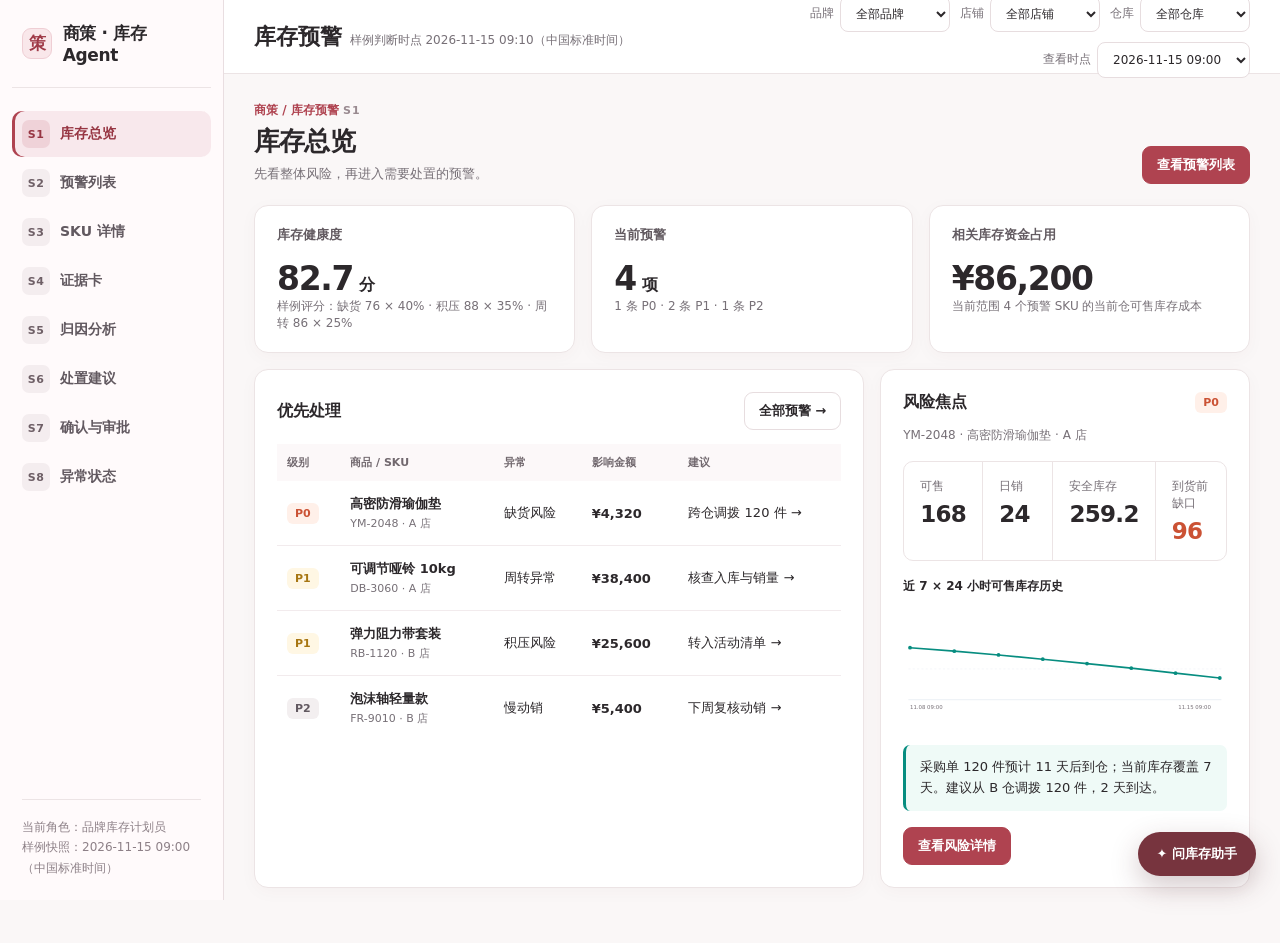
==== commit 55f4ebef: "Audit inventory alert prototype and add flow screenshots" ====
--- a/inventory.html
+++ b/inventory.html
@@ -22,46 +22,73 @@
 <body><div id="app"></div><script>
 const SCREEN_NAMES=['库存总览','预警列表','SKU 详情','证据卡','归因分析','处置建议','确认与审批','异常状态'];
 const alerts=[
-{id:'A-1042',sku:'YM-2048',name:'高密防滑瑜伽垫',type:'缺货风险',priority:'P0',shop:'A 店',warehouse:'华东前置仓',impact:4320,stock:168,physical:190,locked:20,damaged:2,transit:0,daily:24,lead:9,safety:1.2,arrival:11,shortage:96,action:'跨仓调拨 120 件',confidence:'高',status:'待确认',activity:'11.11 延续投放 · 广告在投',capital:16800,cause:[['活动订单超预期',55],['供应商交期延长',30],['预售锁定增加',15]],evidence:'E-INV-2048',cost:480,qty:120,margin:45},
-{id:'A-1048',sku:'RB-1120',name:'弹力阻力带套装',type:'积压风险',priority:'P1',shop:'B 店',warehouse:'华南中心仓',impact:25600,stock:640,physical:670,locked:25,damaged:5,transit:0,daily:8,lead:7,safety:1.2,arrival:7,shortage:0,action:'转入活动清单',confidence:'中',status:'待确认',activity:'本周无活动',capital:25600,cause:[['活动结束后需求回落',58],['渠道流量下降',27],['价格竞争',15]],evidence:'E-INV-1120',cost:0,qty:0,margin:40},
-{id:'A-1053',sku:'DB-3060',name:'可调节哑铃 10kg',type:'周转异常',priority:'P1',shop:'A 店',warehouse:'华东前置仓',impact:12800,stock:320,physical:330,locked:8,damaged:2,transit:0,daily:12,lead:10,safety:1.2,arrival:14,shortage:0,action:'核查入库与销量',confidence:'中',status:'待确认',activity:'无活动',capital:38400,cause:[['集中入库',61],['销量低于基准',26],['活动结束',13]],evidence:'E-INV-3060',cost:0,qty:0,margin:65},
-{id:'A-1061',sku:'FR-9010',name:'泡沫轴轻量款',type:'慢动销',priority:'P2',shop:'B 店',warehouse:'华南中心仓',impact:3600,stock:180,physical:185,locked:4,damaged:1,transit:0,daily:4,lead:7,safety:1.2,arrival:8,shortage:0,action:'下周复核动销',confidence:'中',status:'待确认',activity:'无活动',capital:5400,cause:[['自然需求回落',52],['曝光减少',31],['价格变化',17]],evidence:'E-INV-9010',cost:0,qty:0,margin:20}
+{id:'A-1042',sku:'YM-2048',name:'高密防滑瑜伽垫',type:'缺货风险',priority:'P0',shop:'A 店',warehouse:'华东前置仓',impact:4320,stock:168,physical:190,locked:20,damaged:2,transit:120,daily:24,sales30:720,lead:9,safety:1.2,arrival:11,shortage:96,action:'跨仓调拨 120 件',confidence:'高',status:'待确认',activity:'11.11 延续投放 · 广告在投',capital:16800,otherStock:340,otherWarehouse:'华南中心仓（B 仓）',history:[368,345,320,292,263,233,200,168],cause:[['活动订单超预期',55,'近 7 天销售 190 件，高于基准 168 件约 13%；锁定增加 10 件，合计可售下降 200 件'],['供应商交期延长',30,'常规交期 9 天；当前采购单 120 件预计 11 天到仓'],['预售锁定增加',15,'锁定库存由 11 月 8 日的 10 件增至 20 件']],evidence:'E-INV-2048',cost:480,qty:120,margin:45},
+{id:'A-1048',sku:'RB-1120',name:'弹力阻力带套装',type:'积压风险',priority:'P1',shop:'B 店',warehouse:'华南中心仓',impact:25600,stock:640,physical:670,locked:25,damaged:5,transit:0,daily:8,sales30:240,lead:7,safety:1.2,arrival:null,shortage:0,action:'转入活动清单',confidence:'中',status:'待确认',activity:'11.10 活动结束 · 本周无活动',capital:25600,otherStock:80,otherWarehouse:'华东前置仓',history:[590,598,605,615,624,632,638,640],cause:[['活动结束后需求回落',58,'活动于 11 月 10 日结束；近 7 天销售 42 件（同期入库 92 件），低于基准 56 件'],['渠道流量下降',27,'近 7 天商品曝光 2,800 次，前 7 天为 3,500 次'],['价格竞争',15,'竞品展示价 ¥39，本品展示价 ¥49，需人工复核影响']],evidence:'E-INV-1120',cost:0,qty:0,margin:40},
+{id:'A-1053',sku:'DB-3060',name:'可调节哑铃 10kg',type:'周转异常',priority:'P1',shop:'A 店',warehouse:'华东前置仓',impact:38400,stock:320,physical:330,locked:8,damaged:2,transit:0,daily:12,sales30:360,lead:10,safety:1.2,arrival:null,shortage:0,action:'核查入库与销量',confidence:'中',status:'待确认',activity:'无活动',capital:38400,otherStock:60,otherWarehouse:'华南中心仓',history:[245,246,248,252,315,320,320,320],cause:[['集中入库',61,'近 7 天入库共 138 件，其中 11 月 12 日入库 80 件、当日销售 17 件，库存净增 63 件'],['销量低于基准',26,'近 7 天销售 63 件，低于基准 84 件'],['活动结束',13,'11 月 10 日促销结束，后续订单需复核']],evidence:'E-INV-3060',cost:0,qty:0,margin:65},
+{id:'A-1061',sku:'FR-9010',name:'泡沫轴轻量款',type:'慢动销',priority:'P2',shop:'B 店',warehouse:'华南中心仓',impact:5400,stock:180,physical:185,locked:4,damaged:1,transit:0,daily:4,sales30:120,lead:7,safety:1.2,arrival:null,shortage:0,action:'下周复核动销',confidence:'中',status:'待确认',activity:'无活动',capital:5400,otherStock:35,otherWarehouse:'华东前置仓',history:[202,199,196,193,190,187,183,180],cause:[['自然需求回落',52,'近 7 天销售 22 件，低于基准 28 件'],['曝光减少',31,'近 7 天商品曝光 1,640 次，前 7 天为 2,000 次'],['价格变化',17,'11 月 11 日恢复常规价，影响程度需人工复核']],evidence:'E-INV-9010',cost:0,qty:0,margin:20}
 ];
-const state={screen:0,brand:'全部品牌',shop:'全部店铺',warehouse:'全部仓库',snapshot:'2026-11-15 09:00',selected:'A-1042',priority:'全部',type:'全部',search:'',sort:'impact',checks:[],dialog:'',ignoreReason:'',assigned:false,approval:'未发起',approvalNo:'',approvalSeq:0,confirmed:false,scenario:'数据延迟',chatOpen:false,messages:[{role:'agent',text:'可以问我“哪个 SKU 快断货了”“为什么会预警”或“建议怎么处理”。我会按当前范围和证据回答。'}],toast:''};
+const OBSERVED_DATES=['2026-11-08 09:00','2026-11-09 09:00','2026-11-10 09:00','2026-11-11 09:00','2026-11-12 09:00','2026-11-13 09:00','2026-11-14 09:00','2026-11-15 09:00'];
+const REVIEW_AT='2026-11-15 09:10';
+const state={scenarioActive:false,screen:0,brand:'全部品牌',shop:'全部店铺',warehouse:'全部仓库',snapshot:'2026-11-15 09:00',selected:'A-1042',priority:'全部',type:'全部',search:'',sort:'impact',checks:[],dialog:'',ignoreReason:'',assigned:false,approval:'未发起',approvalNo:'',approvalSeq:0,confirmed:false,scenario:'数据延迟',chatOpen:false,messages:[{role:'agent',text:'可以问我“哪个 SKU 快断货了”“为什么会预警”或“建议怎么处理”。我会按当前范围和证据回答。'}],toast:''};
 const money=n=>'¥'+Number(n).toLocaleString('zh-CN');const cur=()=>alerts.find(a=>a.id===state.selected)||alerts[0];
-function scoped(){return alerts.filter(a=>(state.brand==='全部品牌'||state.brand==='轻动品牌')&&(state.shop==='全部店铺'||a.shop===state.shop)&&(state.warehouse==='全部仓库'||a.warehouse===state.warehouse))}
+function scoped(){return alerts.filter(a=>a.status!=='误报关闭'&&(state.brand==='全部品牌'||state.brand==='轻动品牌')&&(state.shop==='全部店铺'||a.shop===state.shop)&&(state.warehouse==='全部仓库'||a.warehouse===state.warehouse))}
 function visible(){let a=scoped().filter(x=>(state.priority==='全部'||x.priority===state.priority)&&(state.type==='全部'||x.type===state.type)&&(!state.search||(x.sku+x.name+x.id).toLowerCase().includes(state.search.toLowerCase())));return a.sort((x,y)=>state.sort==='impact'?y.impact-x.impact:x.priority.localeCompare(y.priority)||y.impact-x.impact)}
 function badge(p){return `<span class="badge ${p.toLowerCase()}">${p}</span>`}function safe(s){return String(s).replace(/[&<>"']/g,c=>({'&':'&amp;','<':'&lt;','>':'&gt;','"':'&quot;',"'":'&#39;'}[c]))}
 function btn(label,action,cls=''){return `<button class="btn ${cls}" data-action="${action}">${label}</button>`}
 function header(title,sub,actions='',id=state.screen+1){return `<div class="pagehead"><div><div class="eyebrow">商策 / 库存预警 <span class="screen-id">S${id}</span></div><h2>${title}</h2><div class="subtitle">${sub}</div></div><div class="actions">${actions}</div></div>`}
-function chart(values,color='#078d80',labels=false){const w=600,h=150,p=13,max=Math.max(...values)*1.2,pts=values.map((v,i)=>`${p+i*(w-2*p)/(values.length-1)},${h-p-v/max*(h-2*p)}`).join(' ');return `<svg class="spark" viewBox="0 0 ${w} ${h}" role="img" aria-label="库存趋势图"><line x1="10" y1="130" x2="590" y2="130" stroke="#dce4ed"/><line x1="10" y1="73" x2="590" y2="73" stroke="#edf1f5" stroke-dasharray="4 4"/><polyline points="${pts}" fill="none" stroke="${color}" stroke-width="3" stroke-linecap="round" stroke-linejoin="round"/>${values.map((v,i)=>`<circle cx="${p+i*(w-2*p)/(values.length-1)}" cy="${h-p-v/max*(h-2*p)}" r="3" fill="${color}"/>`).join('')}${labels?'<text x="13" y="147" font-size="10" fill="#8897aa">11.08</text><text x="530" y="147" font-size="10" fill="#8897aa">11.15</text>':''}</svg>`}
-function nav(){return `<aside class="sidebar"><div class="brand"><span class="brandmark">策</span><span class="brandtext">商策 · 库存 Agent</span></div><nav class="nav">${SCREEN_NAMES.map((n,i)=>`<button data-screen="${i}" class="${state.screen===i?'active':''}"><span class="num">S${i+1}</span><span class="navlabel">${n}</span></button>`).join('')}</nav><div class="sidefoot">当前角色：品牌库存计划员<br>数据快照：11 月 15 日 09:00</div></aside><nav class="mobile-nav">${SCREEN_NAMES.map((n,i)=>`<button data-screen="${i}" class="${state.screen===i?'active':''}">S${i+1} ${n}</button>`).join('')}</nav>`}
-function topbar(){return `<header class="topbar"><h1>库存预警</h1><div class="topright"><label class="scope">品牌 <select data-field="brand"><option>全部品牌</option><option>轻动品牌</option><option>旅行品牌</option></select></label><label class="scope">店铺 <select data-field="shop"><option>全部店铺</option><option>A 店</option><option>B 店</option></select></label><label class="scope">仓库 <select data-field="warehouse"><option>全部仓库</option><option>华东前置仓</option><option>华南中心仓</option></select></label><label class="scope">查看时点 <select data-field="snapshot"><option>2026-11-15 09:00</option><option>2026-11-14 23:00</option></select></label></div></header>`}
-function overview(){let data=scoped(),count=p=>data.filter(a=>a.priority===p).length,lack=100-data.filter(a=>a.type==='缺货风险').reduce((n,a)=>n+(a.priority==='P0'?24:12),0),backlog=100-data.filter(a=>['积压风险','慢动销'].includes(a.type)).reduce((n,a)=>n+(a.priority==='P1'?10:2),0),turnover=100-data.filter(a=>a.type==='周转异常').reduce((n,a)=>n+(a.priority==='P1'?14:6),0),health=(lack*.4+backlog*.35+turnover*.25).toFixed(1);return `${header('库存总览','先看整体风险，再进入需要处置的预警。',btn('查看预警列表','to-list','primary'))}<div class="grid metrics"><div class="card metric"><div class="label">库存健康度</div><div class="value">${health}<span> 分</span></div><div class="foot">缺货 ${lack} × 40% · 积压 ${backlog} × 35% · 周转 ${turnover} × 25%</div></div><div class="card metric"><div class="label">当前预警</div><div class="value">${data.length}<span> 项</span></div><div class="foot">${count('P0')} 条 P0 · ${count('P1')} 条 P1 · ${count('P2')} 条 P2</div></div><div class="card metric"><div class="label">相关库存资金占用</div><div class="value">${money(data.reduce((s,a)=>s+a.capital,0))}</div><div class="foot">当前筛选范围内 4 个样本 SKU</div></div></div><div class="split"><div class="card pad"><div class="toolbar"><h3 class="section-title" style="margin:0">优先处理</h3>${btn('全部预警 →','to-list')}</div><div class="tablewrap"><table class="table"><thead><tr><th>级别</th><th>商品 / SKU</th><th>异常</th><th>影响金额</th><th>建议</th></tr></thead><tbody>${data.sort((a,b)=>b.impact-a.impact).map(a=>`<tr data-open="${a.id}"><td>${badge(a.priority)}</td><td><strong>${a.name}</strong><span class="sub">${a.sku} · ${a.shop}</span></td><td>${a.type}</td><td><strong>${money(a.impact)}</strong></td><td>${a.action} →</td></tr>`).join('')||'<tr><td colspan="5" class="empty">当前范围无预警</td></tr>'}</tbody></table></div></div><div class="card pad"><div class="toolbar"><h3 class="section-title" style="margin:0">风险焦点</h3>${badge('P0')}</div><div class="small muted">YM-2048 · 高密防滑瑜伽垫 · A 店</div><div class="kpis"><div><div class="small muted">可售</div><div class="v">168</div></div><div><div class="small muted">日销</div><div class="v">24</div></div><div><div class="small muted">安全库存</div><div class="v">259.2</div></div><div><div class="small muted">到货前缺口</div><div class="v" style="color:var(--red)">96</div></div></div><div class="small bold">近 8 日可售库存</div>${chart([332,310,286,260,235,211,188,168])}<div class="hint teal">预计 11 天后到货，当前库存仅覆盖 7 天。建议从 B 仓调拨 120 件，2 天到达。</div><div style="margin-top:16px">${btn('查看风险详情','focus-detail','primary')}</div></div></div>`}
-function list(){let data=visible();return `${header('预警列表','按影响金额优先处理；批量忽略需记录原因。',btn('异常状态','failure'))}<div class="card pad"><div class="toolbar"><div class="filterbar"><input type="text" data-field="search" value="${safe(state.search)}" placeholder="搜索 SKU / 商品 / 预警编号"><select data-field="priority"><option>全部</option><option>P0</option><option>P1</option><option>P2</option></select><select data-field="type"><option>全部</option><option>缺货风险</option><option>积压风险</option><option>周转异常</option><option>慢动销</option></select><select data-field="sort"><option value="impact">影响金额降序</option><option value="priority">级别优先</option></select></div><div class="actions">${btn('批量指派','assign')}${btn('标记误报','ignore','danger')}</div></div><div class="small muted" style="margin-bottom:12px">已选 ${state.checks.length} 项 · 影响金额：缺货为预计毛利损失；积压/周转为占用资金参考值</div><div class="tablewrap"><table class="table"><thead><tr><th><input type="checkbox" class="check" data-action="check-all" aria-label="全选"></th><th>级别</th><th>商品 / SKU</th><th>异常</th><th>店铺 / 仓库</th><th>影响金额 ↓</th><th>建议动作</th><th>状态</th></tr></thead><tbody>${data.map(a=>`<tr data-open="${a.id}"><td><input type="checkbox" class="check" data-check="${a.id}" ${state.checks.includes(a.id)?'checked':''} aria-label="选择 ${a.sku}"></td><td>${badge(a.priority)}</td><td><strong>${a.name}</strong><span class="sub">${a.sku} · ${a.id}</span></td><td>${a.type}</td><td>${a.shop}<span class="sub">${a.warehouse}</span></td><td><strong>${money(a.impact)}</strong></td><td>${a.action}</td><td>${a.status}</td></tr>`).join('')||'<tr><td colspan="8" class="empty">当前条件下无预警，请调整筛选范围。</td></tr>'}</tbody></table></div></div>`}
+function chart(values,color='#078d80'){
+ const w=600,h=150,p=13,max=Math.max(...values)*1.2;
+ const point=(v,i)=>[p+i*(w-2*p)/(values.length-1),h-p-v/max*(h-2*p)];
+ const pts=values.map((v,i)=>point(v,i).join(',')).join(' ');
+ return `<svg class="spark" viewBox="0 0 ${w} ${h}" role="img" aria-label="11 月 8 日至 15 日的可售库存历史趋势，最后一点为 15 日 09:00；无未来观测"><line x1="10" y1="130" x2="590" y2="130" stroke="#dce4ed"/><line x1="10" y1="73" x2="590" y2="73" stroke="#edf1f5" stroke-dasharray="4 4"/><polyline points="${pts}" fill="none" stroke="${color}" stroke-width="3" stroke-linecap="round" stroke-linejoin="round"/>${values.map((v,i)=>{let [x,y]=point(v,i);return `<circle cx="${x}" cy="${y}" r="3.5" fill="${color}"><title>${OBSERVED_DATES[i]} · ${v} 件</title></circle>`}).join('')}<text x="13" y="147" font-size="10" fill="#777077">11.08 09:00</text><text x="510" y="147" font-size="10" fill="#777077">11.15 09:00</text></svg>`
+}
+function nav(){return `<aside class="sidebar"><div class="brand"><span class="brandmark">策</span><span class="brandtext">商策 · 库存 Agent</span></div><nav class="nav">${SCREEN_NAMES.map((n,i)=>`<button data-screen="${i}" class="${state.screen===i?'active':''}"><span class="num">S${i+1}</span><span class="navlabel">${n}</span></button>`).join('')}</nav><div class="sidefoot">当前角色：品牌库存计划员<br>样例快照：${state.snapshot}（中国标准时间）</div></aside><nav class="mobile-nav">${SCREEN_NAMES.map((n,i)=>`<button data-screen="${i}" class="${state.screen===i?'active':''}">S${i+1} ${n}</button>`).join('')}</nav>`}
+function topbar(){return `<header class="topbar"><h1>库存预警 <span class="small muted" style="font-weight:500">样例判断时点 2026-11-15 09:10（中国标准时间）${state.scenarioActive?" · 异常场景暂停建议":""}</span></h1><div class="topright"><label class="scope">品牌 <select data-field="brand"><option>全部品牌</option><option>轻动品牌</option><option>旅行品牌</option></select></label><label class="scope">店铺 <select data-field="shop"><option>全部店铺</option><option>A 店</option><option>B 店</option></select></label><label class="scope">仓库 <select data-field="warehouse"><option>全部仓库</option><option>华东前置仓</option><option>华南中心仓</option></select></label><label class="scope">查看时点 <select data-field="snapshot"><option>2026-11-15 09:00</option><option>2026-11-14 23:00</option></select></label></div></header>`}
+function overview(){
+ let data=scoped(),count=p=>data.filter(a=>a.priority===p).length;
+ let lack=100-data.filter(a=>a.type==='缺货风险').reduce((n,a)=>n+(a.priority==='P0'?24:12),0);
+ let backlog=100-data.filter(a=>['积压风险','慢动销'].includes(a.type)).reduce((n,a)=>n+(a.priority==='P1'?10:2),0);
+ let turnover=100-data.filter(a=>a.type==='周转异常').reduce((n,a)=>n+(a.priority==='P1'?14:6),0);
+ let health=(lack*.4+backlog*.35+turnover*.25).toFixed(1),focus=data.find(a=>a.priority==='P0');
+ return `${header('库存总览','先看整体风险，再进入需要处置的预警。',btn('查看预警列表','to-list','primary'))}
+ <div class="grid metrics"><div class="card metric"><div class="label">库存健康度</div><div class="value">${health}<span> 分</span></div><div class="foot">样例评分：缺货 ${lack} × 40% · 积压 ${backlog} × 35% · 周转 ${turnover} × 25%</div></div><div class="card metric"><div class="label">当前预警</div><div class="value">${data.length}<span> 项</span></div><div class="foot">${count('P0')} 条 P0 · ${count('P1')} 条 P1 · ${count('P2')} 条 P2</div></div><div class="card metric"><div class="label">相关库存资金占用</div><div class="value">${money(data.reduce((v,a)=>v+a.capital,0))}</div><div class="foot">当前范围 ${data.length} 个预警 SKU 的当前仓可售库存成本</div></div></div>
+ <div class="split"><div class="card pad"><div class="toolbar"><h3 class="section-title" style="margin:0">优先处理</h3>${btn('全部预警 →','to-list')}</div><div class="tablewrap"><table class="table"><thead><tr><th>级别</th><th>商品 / SKU</th><th>异常</th><th>影响金额</th><th>建议</th></tr></thead><tbody>${data.sort((a,b)=>a.priority.localeCompare(b.priority)||b.impact-a.impact).map(a=>`<tr data-open="${a.id}"><td>${badge(a.priority)}</td><td><strong>${a.name}</strong><span class="sub">${a.sku} · ${a.shop}</span></td><td>${a.type}</td><td><strong>${money(a.impact)}</strong></td><td>${a.action} →</td></tr>`).join('')||'<tr><td colspan="5" class="empty">当前范围无预警</td></tr>'}</tbody></table></div></div>
+ <div class="card pad"><div class="toolbar"><h3 class="section-title" style="margin:0">风险焦点</h3>${focus?badge('P0'):''}</div>${focus?`<div class="small muted">${focus.sku} · ${focus.name} · ${focus.shop}</div><div class="kpis"><div><div class="small muted">可售</div><div class="v">${focus.stock}</div></div><div><div class="small muted">日销</div><div class="v">${focus.daily}</div></div><div><div class="small muted">安全库存</div><div class="v">${(focus.daily*focus.lead*focus.safety).toFixed(1)}</div></div><div><div class="small muted">到货前缺口</div><div class="v" style="color:var(--red)">${focus.shortage}</div></div></div><div class="small bold">近 7 × 24 小时可售库存历史</div>${chart(focus.history)}<div class="hint teal">采购单 ${focus.transit} 件预计 11 天后到仓；当前库存覆盖 7 天。建议从 B 仓调拨 120 件，2 天到达。</div><div style="margin-top:16px">${btn('查看风险详情','focus-detail','primary')}</div>`:'<div class="empty">当前范围没有 P0 预警，可在左侧查看其他异常。</div>'}</div></div>`
+}
+function list(){let data=visible();return `${header('预警列表','按影响金额优先处理；批量忽略需记录原因。',btn('异常状态','failure'))}<div class="card pad"><div class="toolbar"><div class="filterbar"><input type="text" data-field="search" value="${safe(state.search)}" placeholder="搜索 SKU / 商品 / 预警编号"><select data-field="priority"><option>全部</option><option>P0</option><option>P1</option><option>P2</option></select><select data-field="type"><option>全部</option><option>缺货风险</option><option>积压风险</option><option>周转异常</option><option>慢动销</option></select><select data-field="sort"><option value="impact">影响金额降序</option><option value="priority">级别优先</option></select></div><div class="actions">${btn('批量指派','assign')}${btn('标记误报','ignore','danger')}</div></div><div class="small muted" style="margin-bottom:12px">已选 ${state.checks.length} 项 · 金额口径：缺货为预计毛利损失；积压、周转和慢动销为当前仓可售库存成本</div><div class="tablewrap"><table class="table"><thead><tr><th><input type="checkbox" class="check" data-action="check-all" aria-label="全选"></th><th>级别</th><th>商品 / SKU</th><th>异常</th><th>店铺 / 仓库</th><th>影响金额 ↓</th><th>建议动作</th><th>状态</th></tr></thead><tbody>${data.map(a=>`<tr data-open="${a.id}"><td><input type="checkbox" class="check" data-check="${a.id}" ${state.checks.includes(a.id)?'checked':''} aria-label="选择 ${a.sku}"></td><td>${badge(a.priority)}</td><td><strong>${a.name}</strong><span class="sub">${a.sku} · ${a.id}</span></td><td>${a.type}</td><td>${a.shop}<span class="sub">${a.warehouse}</span></td><td><strong>${money(a.impact)}</strong></td><td>${a.action}</td><td>${a.status}</td></tr>`).join('')||'<tr><td colspan="8" class="empty">当前条件下无预警，请调整筛选范围。</td></tr>'}</tbody></table></div></div>`}
 function steps(active){let names=['预警','SKU 详情','证据','归因','建议','审批'];return `<div class="steps">${names.map((n,i)=>`${i?'<span class="stepsep">›</span>':''}<span class="step ${i<active?'done':i===active?'active':''}">${n}</span>`).join('')}</div>`}
-function detail(){let a=cur(),days=(a.stock/a.daily).toFixed(1),threshold=(a.daily*a.lead*a.safety).toFixed(1);return `${header(a.name,`${a.sku} · ${a.shop} · ${a.warehouse} · ${a.type}`,btn('返回预警','to-list')+btn('查看证据','evidence','primary'))}${steps(1)}<div class="grid metrics"><div class="card metric"><div class="label">可售库存</div><div class="value">${a.stock}<span> 件</span></div><div class="foot">实物 ${a.physical} − 锁定 ${a.locked} − 残次 ${a.damaged}</div></div><div class="card metric"><div class="label">近 30 天日均销量</div><div class="value">${a.daily}<span> 件/天</span></div><div class="foot">库存覆盖 ${days} 天</div></div><div class="card metric"><div class="label">安全库存</div><div class="value">${threshold}<span> 件</span></div><div class="foot">日销 × ${a.lead} 天交期 × ${a.safety} 安全系数</div></div></div><div class="split"><div class="card pad"><h3 class="section-title">库存变化与到货窗口</h3>${chart(a.id==='A-1042'?[332,310,286,260,235,211,188,168]:[a.stock+76,a.stock+65,a.stock+52,a.stock+41,a.stock+29,a.stock+19,a.stock+8,a.stock],undefined,true)}<div class="hint ${a.priority==='P0'?'red':''}">${a.priority==='P0'?`按当前日销，${days} 天后现货售罄；供应商预计 ${a.arrival} 天后到货，期间预计缺口 ${a.shortage} 件。`:`该商品当前为${a.type}，需结合活动与渠道变化复核。`}</div></div><div class="card pad"><h3 class="section-title">库存构成与业务上下文</h3><div class="list"><div class="listrow"><span>当前仓可售</span><strong>${a.stock} 件</strong></div><div class="listrow"><span>其他仓可调拨</span><strong>${a.id==='A-1042'?'B 仓 340 件':'待核查'}</strong></div><div class="listrow"><span>普通在途</span><strong>${a.transit} 件</strong></div><div class="listrow"><span>供应商预计到货</span><strong>${a.arrival} 天后</strong></div><div class="listrow"><span>活动</span><strong>${a.activity}</strong></div></div><div style="margin-top:18px">${btn('查看异常归因','attribution','primary')}</div></div></div>`}
-function evidence(){let a=cur();return `${header('证据卡',`${a.name} · ${a.sku} · ${a.type}`,btn('返回详情','detail')+btn('复制证据','copy-evidence','primary'))}${steps(2)}<div class="split"><div class="card pad"><div class="toolbar"><h3 class="section-title" style="margin:0">库存证据 · ${a.evidence}</h3>${badge(a.priority)}</div><div class="hint">当前结论引用同一快照的库存、锁定、残次数据；普通在途单列，不提前计入可售。</div><div class="kv" style="margin-top:16px"><div>指标 ID</div><div>INV.SELLABLE.STOCK</div><div>口径版本</div><div>v1.2（实物 − 锁定 − 残次 + 可售在途）</div><div>指标值</div><div>${a.physical} − ${a.locked} − ${a.damaged} + 0 = <b>${a.stock} 件</b></div><div>时间窗</div><div>库存快照 2026-11-15 09:00；销量近 30 天</div><div>数据源</div><div>库存台账、订单锁定表、质检残次表、销售明细</div><div>数据血缘</div><div>仓库库存 → 锁定/残次扣减 → SKU 可售库存 → 安全库存判定</div><div>取数时间</div><div>2026-11-15 09:05（澳大利亚悉尼时间）</div></div></div><div class="card pad"><h3 class="section-title">口径对比与复核</h3><div class="list"><div class="listrow"><span>可售口径 v1.2</span><strong>${a.stock} 件</strong></div><div class="listrow"><span>实物口径（不扣锁定/残次）</span><strong>${a.physical} 件</strong></div><div class="listrow"><span>差值</span><strong>${a.physical-a.stock} 件</strong></div><div class="listrow"><span>日均销量</span><strong>${a.daily} 件/天</strong></div><div class="listrow"><span>安全库存</span><strong>${(a.daily*a.lead*a.safety).toFixed(1)} 件</strong></div></div><p class="small muted">口径切换仅用于对比，不改变当前预警。要按另一口径重算，请进入异常状态中的口径复核。</p>${btn('进入归因分析','attribution','primary')}</div></div>`}
-function attribution(){let a=cur();return `${header('异常归因',`${a.name} · ${a.sku} · ${a.type}`,btn('返回证据','evidence')+btn('查看处置建议','suggestion','primary'))}${steps(3)}<div class="split"><div class="card pad"><h3 class="section-title">主因排序</h3><div class="small muted" style="margin-bottom:9px">贡献度为当前诊断模型对本次异常的解释分配，合计 100%。</div>${a.cause.map(([name,p],i)=>`<div class="factor"><strong>${i+1}. ${name}</strong><div class="progress"><span style="width:${p}%"></span></div><strong>${p}%</strong></div>`).join('')}<div class="hint teal" style="margin-top:16px">${a.id==='A-1042'?'活动订单增长是主因；交期延长让供应商补货赶不上现货售罄。':'当前异常由需求、活动或库存变化共同驱动，建议先复核对应证据再处置。'}</div></div><div class="card pad"><h3 class="section-title">可复核证据</h3><div class="list"><div class="listrow"><span>库存口径</span><strong>${a.evidence} · v1.2</strong></div><div class="listrow"><span>日销基准</span><strong>${a.daily} 件/天 · 近 30 天</strong></div><div class="listrow"><span>活动日历</span><strong>${a.activity}</strong></div><div class="listrow"><span>供应商交期</span><strong>${a.lead} 天</strong></div></div><div style="margin-top:18px">${btn('展开证据卡','evidence')}</div></div></div>`}
-function suggestion(){let a=cur(),primary=a.id==='A-1042';return `${header('处置建议',`${a.name} · ${a.sku} · ${a.type}`,btn('返回归因','attribution')+(primary?btn('进入审批','approval','primary'):btn('转人工复核','low-confidence','primary')))}${steps(4)}<div class="split"><div class="card pad"><div class="action-card"><div class="small muted">建议动作 · ${a.confidence}置信度</div><h3>${a.action}</h3><div class="small">${primary?'B 仓 → A 店华东前置仓；预计 2 天到达。B 仓调出后保留 220 件，按当前日销 10 件仍可覆盖 22 天。':'先完成业务复核，再由对应负责人决定后续动作。'}</div></div><div class="kpis"><div><div class="small muted">数量</div><div class="v">${primary?'120 件':'待复核'}</div></div><div><div class="small muted">成本</div><div class="v">${primary?money(a.cost):'待核算'}</div></div><div><div class="small muted">时效</div><div class="v">${primary?'2 天':'本周'}</div></div><div><div class="small muted">影响预估</div><div class="v">${money(a.impact)}</div></div></div><div class="hint teal">${primary?'预计避免 96 件缺货，按每件贡献毛利 ¥45 估算，可规避毛利损失 ¥4,320；扣除调拨费 ¥480 后净影响约 ¥3,840。':'影响金额为当前风险参考值，行动前需确认实际转化和成本。'}</div></div><div class="card pad"><h3 class="section-title">执行前提与失效条件</h3><div class="list"><div class="listrow"><span>依据</span><strong>${a.evidence} · 2026-11-15 09:00</strong></div><div class="listrow"><span>审批责任人</span><strong>${primary?'品牌负责人':'库存计划员'}</strong></div><div class="listrow"><span>建议有效期</span><strong>至 2026-11-15 18:00</strong></div><div class="listrow"><span>失效条件</span><strong>${primary?'A 店可售变化超过 20%，或 B 仓可调拨不足 120 件':'核心证据或活动计划发生变化'}</strong></div></div><div class="hint amber" style="margin-top:16px">发起审批前会再次核对库存快照、权限与有效期。审批通过后仍需执行回写和效果验证。</div></div></div>`}
-function approval(){let a=cur(),primary=a.id==='A-1042';if(!primary)return `${header('确认与审批',`${a.name} · ${a.sku}`,btn('返回建议','suggestion'))}<div class="card pad"><h3 class="section-title">建议仍待复核</h3><div class="hint amber">数量或成本尚未核定，当前预警不能发起审批。</div><div style="margin-top:16px">${btn('转人工复核','low-confidence','primary')}</div></div>`;return `${header('确认与审批',`${a.name} · ${a.sku} · ${a.action}`,btn('返回建议','suggestion'))}${steps(5)}<div class="split"><div class="card pad"><h3 class="section-title">影响预览</h3><div class="list"><div class="listrow"><span>动作</span><strong>${a.action}</strong></div><div class="listrow"><span>审批人</span><strong>${primary?'品牌负责人':'库存计划员'}</strong></div><div class="listrow"><span>执行范围</span><strong>${primary?'B 仓 → A 店华东前置仓':a.shop}</strong></div><div class="listrow"><span>预计成本</span><strong>${primary?money(a.cost):'待核算'}</strong></div><div class="listrow"><span>预计风险影响</span><strong>${money(a.impact)}</strong></div><div class="listrow"><span>证据快照</span><strong>2026-11-15 09:00 · v1.2</strong></div></div><div class="confirmbox"><input type="checkbox" class="check" id="confirm" ${state.confirmed?'checked':''}><label for="confirm">我已核对数量、成本、时效和失效条件，同意提交审批。</label></div><div class="actions">${btn('发起审批','submit-approval','primary')}${btn('撤销审批','cancel-approval','danger')}</div></div><div class="card pad"><h3 class="section-title">流程状态</h3><div class="flowline"><b>建议</b> → <b>审批</b> → <span>执行</span> → <span>跟踪</span></div><div style="padding:22px 0;font-size:24px;font-weight:800;color:${state.approval==='待审批'?'var(--accent)':'var(--ink)'}">${state.approval}</div>${state.approvalNo?`<div class="hint teal">审批单号：<b>${state.approvalNo}</b><br>已提交给${primary?'品牌负责人':'库存计划员'}。审批未通过前不生成执行单。</div>`:'<div class="hint">核对后提交审批，系统会生成可跟踪的审批单号。</div>'}<div style="margin-top:18px">${btn('查看跟踪记录','track')}</div></div></div>`}
+function detail(){
+ let a=cur(),days=(a.stock/a.daily).toFixed(1),threshold=(a.daily*a.lead*a.safety).toFixed(1);
+ return `${header(a.name,`${a.sku} · ${a.shop} · ${a.warehouse} · ${a.type}`,btn('返回预警','to-list')+btn('查看证据','evidence','primary'))}${steps(1)}
+ <div class="grid metrics"><div class="card metric"><div class="label">当前仓可售库存</div><div class="value">${a.stock}<span> 件</span></div><div class="foot">实物 ${a.physical} − 锁定 ${a.locked} − 残次 ${a.damaged}</div></div><div class="card metric"><div class="label">近 30 个完整日的日均销量</div><div class="value">${a.daily}<span> 件/天</span></div><div class="foot">10.16—11.14 共 ${a.sales30} 件 · 覆盖 ${days} 天</div></div><div class="card metric"><div class="label">${a.priority==='P0'?'安全库存':'当前仓资金占用'}</div><div class="value">${a.priority==='P0'?threshold:money(a.capital)}<span>${a.priority==='P0'?' 件':''}</span></div><div class="foot">${a.priority==='P0'?`日销 × ${a.lead} 天常规交期 × ${a.safety} 安全系数`:`${a.stock} 件 × ¥${a.capital/a.stock} 成本/件`}</div></div></div>
+ <div class="split"><div class="card pad"><h3 class="section-title">库存变化 · 仅历史观测</h3>${chart(a.history)}<div class="hint ${a.priority==='P0'?'red':''}">${a.priority==='P0'?`按当前日销，现货覆盖 ${days} 天；采购单预计 ${a.arrival} 天后到仓，到货前缺口 ${a.shortage} 件。未来天数为推算，不是已发生库存。`:`当前仓库存覆盖 ${days} 天；需结合入库、销量与活动复核${a.type}。`}</div></div><div class="card pad"><h3 class="section-title">分仓分布与业务上下文</h3><div class="list"><div class="listrow"><span>${a.warehouse} · 当前仓可售</span><strong>${a.stock} 件</strong></div><div class="listrow"><span>${a.otherWarehouse} · 其他仓可售</span><strong>${a.otherStock} 件</strong></div><div class="listrow"><span>采购单普通在途</span><strong>${a.transit} 件（不计入可售）</strong></div><div class="listrow"><span>预计到货</span><strong>${a.arrival?`${a.arrival} 天后 · 预测`:'当前无在途采购单'}</strong></div><div class="listrow"><span>活动</span><strong>${a.activity}</strong></div></div><div style="margin-top:18px">${btn('查看异常归因','attribution','primary')}</div></div></div>`
+}
+function evidence(){
+ let a=cur(),threshold=(a.daily*a.lead*a.safety).toFixed(1);
+ return `${header('证据卡',`${a.name} · ${a.sku} · ${a.type}`,btn('返回详情','detail')+btn('复制证据','copy-evidence','primary'))}${steps(2)}<div class="split"><div class="card pad"><div class="toolbar"><h3 class="section-title" style="margin:0">库存证据 · ${a.evidence}</h3>${badge(a.priority)}</div><div class="hint">库存、锁定和残次取自同一快照。采购单普通在途单列，到仓验收前不计入可售。</div><div class="kv" style="margin-top:16px"><div>指标 ID</div><div>INV.SELLABLE.STOCK</div><div>口径版本</div><div>v1.2（实物 − 锁定 − 残次 + 已达可售条件的在途）</div><div>指标值</div><div>${a.physical} − ${a.locked} − ${a.damaged} + 0 = <b>${a.stock} 件</b></div><div>时间窗</div><div>库存 2026-11-15 09:00；销量 10.16—11.14（30 个完整日）；趋势 11.08—11.15 09:00</div><div>数据源</div><div>库存台账、订单锁定表、质检残次表、销售明细、采购单</div><div>数据血缘</div><div>仓库实物 → 扣锁定/残次 → 当前仓可售；销售明细 → 30 日销量 → 日销基准 → ${a.priority==='P0'?'安全库存':'覆盖天数'}</div><div>取数时间</div><div>2026-11-15 09:05（中国标准时间 UTC+8）</div></div></div><div class="card pad"><h3 class="section-title">口径对比与复核</h3><div class="list"><div class="listrow"><span>可售口径 v1.2</span><strong>${a.stock} 件</strong></div><div class="listrow"><span>实物口径</span><strong>${a.physical} 件</strong></div><div class="listrow"><span>锁定 + 残次差值</span><strong>${a.physical-a.stock} 件</strong></div><div class="listrow"><span>30 日销量 / 日均</span><strong>${a.sales30} 件 / ${a.daily} 件</strong></div><div class="listrow"><span>${a.priority==='P0'?'安全库存':'当前仓覆盖天数'}</span><strong>${a.priority==='P0'?threshold+' 件':(a.stock/a.daily).toFixed(1)+' 天'}</strong></div><div class="listrow"><span>普通在途</span><strong>${a.transit} 件 · 未计入可售</strong></div></div><p class="small muted">口径对比仅用于复核；若核心数据不一致，停止审批并转人工确认。</p>${btn('进入归因分析','attribution','primary')}</div></div>`
+}
+function attribution(){
+ let a=cur();return `${header('异常归因',`${a.name} · ${a.sku} · ${a.type}`,btn('返回证据','evidence')+btn('查看处置建议','suggestion','primary'))}${steps(3)}<div class="split"><div class="card pad"><h3 class="section-title">主因排序</h3><div class="small muted" style="margin-bottom:9px">贡献度是本次样例诊断的解释权重，合计 100%；用于排序复核，不代表已验证的因果比例。</div>${a.cause.map(([name,p,proof],i)=>`<div class="factor"><strong>${i+1}. ${name}</strong><div class="progress"><span style="width:${p}%"></span></div><strong>${p}%</strong></div><div class="small muted" style="padding:0 0 10px 135px;border-bottom:1px solid var(--line)">证据：${proof}</div>`).join('')}<div class="hint teal" style="margin-top:16px">${a.id==='A-1042'?'近 7 天消耗高于日销基准，且当前采购单交期多 2 天；建议以调拨覆盖缺口。':'当前为中置信度诊断，具体动作需先由业务负责人复核。'}</div></div><div class="card pad"><h3 class="section-title">可复核证据</h3><div class="list"><div class="listrow"><span>库存口径</span><strong>${a.evidence} · v1.2</strong></div><div class="listrow"><span>30 日销量</span><strong>${a.sales30} 件 / 30 天 = ${a.daily} 件/天</strong></div><div class="listrow"><span>活动日历</span><strong>${a.activity}</strong></div><div class="listrow"><span>常规交期</span><strong>${a.lead} 天</strong></div></div><div style="margin-top:18px">${btn('展开证据卡','evidence')}</div></div></div>`
+}
+function suggestion(){let a=cur(),primary=a.id==='A-1042';return `${header('处置建议',`${a.name} · ${a.sku} · ${a.type}`,btn('返回归因','attribution')+(primary?btn('进入审批','approval','primary'):btn('转人工复核','low-confidence','primary')))}${steps(4)}<div class="split"><div class="card pad"><div class="action-card"><div class="small muted">建议动作 · ${a.confidence}置信度</div><h3>${a.action}</h3><div class="small">${primary?'B 仓 → A 店华东前置仓；预计 2 天到达。到货前缺口 96 件，另加 1 天销售缓冲 24 件，因此建议调拨 120 件。B 仓调出后保留 220 件，按其日销 10 件覆盖 22 天。':'先完成业务复核，再由对应负责人决定后续动作。'}</div></div><div class="kpis"><div><div class="small muted">数量</div><div class="v">${primary?'120 件':'待复核'}</div></div><div><div class="small muted">成本</div><div class="v">${primary?money(a.cost):'待核算'}</div></div><div><div class="small muted">时效</div><div class="v">${primary?'2 天':'本周'}</div></div><div><div class="small muted">影响预估</div><div class="v">${money(a.impact)}</div></div></div><div class="hint teal">${primary?'预计避免 96 件缺货，按每件贡献毛利 ¥45 估算，可规避毛利损失 ¥4,320；扣除调拨费 ¥480 后净影响约 ¥3,840。':'金额为当前仓库存成本参考值，并非已实现损失；行动前需确认实际效果和执行成本。'}</div></div><div class="card pad"><h3 class="section-title">执行前提与失效条件</h3><div class="list"><div class="listrow"><span>依据</span><strong>${a.evidence} · 2026-11-15 09:00</strong></div><div class="listrow"><span>审批责任人</span><strong>${primary?'品牌负责人':'库存计划员'}</strong></div><div class="listrow"><span>建议有效期</span><strong>至 2026-11-15 18:00</strong></div><div class="listrow"><span>失效条件</span><strong>${primary?'A 店可售变化超过 20%，或 B 仓可调拨不足 120 件':'核心证据或活动计划发生变化'}</strong></div></div><div class="hint amber" style="margin-top:16px">样例审批在判断时点 2026-11-15 09:10 核对快照、范围与有效期；异常场景一律暂停。审批通过后仍需执行回写和效果验证。</div></div></div>`}
+function approval(){let a=cur(),primary=a.id==='A-1042';if(!primary)return `${header('确认与审批',`${a.name} · ${a.sku}`,btn('返回建议','suggestion'))}<div class="card pad"><h3 class="section-title">建议仍待复核</h3><div class="hint amber">数量或成本尚未核定，当前预警不能发起审批。</div><div style="margin-top:16px">${btn('转人工复核','low-confidence','primary')}</div></div>`;return `${header('确认与审批',`${a.name} · ${a.sku} · ${a.action}`,btn('返回建议','suggestion'))}${steps(5)}<div class="split"><div class="card pad"><h3 class="section-title">影响预览</h3><div class="list"><div class="listrow"><span>动作</span><strong>${a.action}</strong></div><div class="listrow"><span>审批人</span><strong>${primary?'品牌负责人':'库存计划员'}</strong></div><div class="listrow"><span>执行范围</span><strong>${primary?'B 仓 → A 店华东前置仓':a.shop}</strong></div><div class="listrow"><span>预计成本</span><strong>${primary?money(a.cost):'待核算'}</strong></div><div class="listrow"><span>可规避毛利损失</span><strong>${money(a.impact)}</strong></div><div class="listrow"><span>扣费后净影响</span><strong>${money(a.impact-a.cost)}</strong></div><div class="listrow"><span>证据快照</span><strong>2026-11-15 09:00 · v1.2</strong></div></div>${state.scenarioActive?'<div class="hint red">当前为异常场景，审批已暂停。请先恢复有效样例并重新核对。</div>':''}<div class="confirmbox"><input type="checkbox" class="check" id="confirm" ${state.confirmed?'checked':''}><label for="confirm">我已核对数量、成本、时效和失效条件，同意提交审批。</label></div><div class="actions">${state.scenarioActive?'<button class="btn primary" disabled>发起审批</button>':btn('发起审批','submit-approval','primary')}${btn('撤销审批','cancel-approval','danger')}</div></div><div class="card pad"><h3 class="section-title">流程状态</h3><div class="flowline"><b>建议</b> → <b>审批</b> → <span>执行</span> → <span>跟踪</span></div><div style="padding:22px 0;font-size:24px;font-weight:800;color:${state.approval==='待审批'?'var(--accent)':'var(--ink)'}">${state.approval}</div>${state.approvalNo?`<div class="hint ${state.approval==='已撤销'?'amber':'teal'}">审批单号：<b>${state.approvalNo}</b><br>${state.approval==='已撤销'?'审批已撤销，未生成执行单。':`已提交给${primary?'品牌负责人':'库存计划员'}。审批未通过前不生成执行单。`}</div>`:'<div class="hint">核对后提交审批，系统会生成可跟踪的审批单号。</div>'}<div style="margin-top:18px">${btn('查看跟踪记录','track')}</div></div></div>`}
 const scenarios={
-'数据延迟':{title:'快照已超过 6 小时',detail:'最近一次库存快照为 2026-11-14 23:00，距当前 10 小时。当前只能按 T-1 数据判断，原处置建议暂停审批。',next:'查看 T-1 证据并等待新快照',action:'重取数据'},
+'数据延迟':{title:'快照已超过 6 小时',detail:'样例判断时点为 2026-11-15 09:10，模拟上游仅返回 2026-11-14 23:00 旧快照，距判断时点 10 小时 10 分；标准样例的 09:00 数值在此场景不作为可用数据。原处置建议暂停审批。',next:'查看 T-1 证据并等待新快照',action:'重取数据'},
 '无数据':{title:'当前口径无数据',detail:'所选仓库在该时间窗没有可核对的库存记录。这不代表库存为 0。',next:'改选店铺或仓库，或切换时间窗',action:'切换口径'},
 '取数失败':{title:'库存接口暂时不可用',detail:'已自动重试 1 次，仍未取得可信快照。本次分析转为待人工核查。',next:'记录核查单并等待数据恢复',action:'转人工核查'},
 '分析超时':{title:'分析超过 90 秒',detail:'库存校验与风险识别已完成；归因与建议尚未完成。先保留阶段结果。',next:'继续分析或稍后从当前预警恢复',action:'继续分析'},
 '低置信度':{title:'证据存在冲突',detail:'库存台账显示 168 件，仓库回传显示 142 件；可售库存无法确认。暂不生成可审批建议。',next:'人工核对库存后重新分析',action:'转人工复核'}
 };
-function failure(){let f=scenarios[state.scenario];return `${header('异常状态','风险判断需要可信数据；以下状态可切换查看处理路径。',btn('返回预警','to-list'))}<div class="split"><div class="card pad"><h3 class="section-title">场景选择</h3><div class="scenario-list">${Object.keys(scenarios).map(n=>`<button data-scenario="${n}" class="${state.scenario===n?'active':''}"><strong>${n}</strong><span class="small muted" style="display:block;margin-top:3px">${scenarios[n].title}</span></button>`).join('')}</div></div><div class="card pad"><span class="badge warn">分析已暂停</span><h3 style="font-size:23px;margin:17px 0 8px">${f.title}</h3><p class="muted" style="line-height:1.7;font-size:14px">${f.detail}</p><div class="hint amber"><b>下一步：</b>${f.next}</div><div style="margin-top:22px" class="actions">${btn(f.action,'failure-action','primary')}${btn('查看原始证据','evidence')}</div><p class="small muted" style="margin-top:24px">暂停条件：缺关键证据、时点不一致、权限不足、低置信度或建议失效时，不生成可审批动作。</p></div></div>`}
+function failure(){let f=scenarios[state.scenario];return `${header('异常状态','风险判断需要可信数据；以下状态可切换查看处理路径。',btn('返回预警','to-list'))}<div class="split"><div class="card pad"><h3 class="section-title">场景选择</h3><div class="scenario-list">${Object.keys(scenarios).map(n=>`<button data-scenario="${n}" class="${state.scenario===n?'active':''}"><strong>${n}</strong><span class="small muted" style="display:block;margin-top:3px">${scenarios[n].title}</span></button>`).join('')}</div></div><div class="card pad"><span class="badge warn">分析已暂停</span><h3 style="font-size:23px;margin:17px 0 8px">${f.title}</h3><p class="muted" style="line-height:1.7;font-size:14px">${f.detail}</p><div class="hint amber"><b>下一步：</b>${f.next}</div><div style="margin-top:22px" class="actions">${btn(f.action,'failure-action','primary')}${btn('查看原始证据','evidence')}${btn('恢复标准样例','resume-sample')}</div><p class="small muted" style="margin-top:24px">暂停条件：缺关键证据、时点不一致、权限不足、低置信度或建议失效时，不生成可审批动作。</p></div></div>`}
 function dialog(){if(!state.dialog)return '';let ignore=state.dialog==='ignore',submit=state.dialog==='submit',track=state.dialog==='track';return `<div class="dialog-backdrop"><div class="dialog"><h3>${ignore?'标记误报':submit?'二次确认':track?'审批跟踪':'批量指派'}</h3><p>${ignore?'选定误报原因后，预警将进入治理记录。':submit?`确认提交 ${cur().action}？提交后只生成审批单，执行仍需审批通过。`:track?state.approvalNo?`审批单 ${state.approvalNo} · 当前状态：${state.approval}。执行回写与效果验证完成后，预警才能标记已解决。`:'当前没有审批单。':'将选中的预警指派给库存计划员。'}</p>${ignore?'<select id="reason"><option value="">请选择原因</option><option>库存口径问题</option><option>活动未同步</option><option>数据延迟</option><option>阈值不合理</option></select>':''}<div class="actions">${btn('取消','close-dialog')}${track?'':btn(ignore?'确认标记':submit?'确认提交':'确认指派','confirm-dialog','primary')}</div></div></div>`}
 function chat(){if(!state.chatOpen)return '';return `<div class="chat"><div class="chathead"><strong>库存助手 · 当前范围</strong><button data-action="toggle-chat" aria-label="关闭">×</button></div><div class="chatbody" id="chatbody">${state.messages.map(m=>`<div class="bubble ${m.role}">${safe(m.text)}</div>`).join('')}</div><div class="chatprompts">${['哪个 SKU 快断货了？','为什么会预警？','建议怎么处理？','审批到哪一步？'].map(p=>`<button data-prompt="${p}">${p}</button>`).join('')}</div><form id="chatform" class="chatinput"><input id="chattext" type="text" placeholder="输入库存问题" autocomplete="off"><button class="btn primary" type="submit">发送</button></form></div>`}
-function render(){let noSelection=state.screen>=2&&state.screen<=6&&!scoped().some(a=>a.id===state.selected);let body=noSelection?`${header('当前范围无 SKU','请调整品牌、店铺或仓库范围。',btn('返回预警','to-list'))}<div class="card empty">该范围没有可分析的预警。</div>`:[overview,list,detail,evidence,attribution,suggestion,approval,failure][state.screen]();document.getElementById('app').innerHTML=`<div class="app">${nav()}<main class="main">${topbar()}<div class="content">${body}</div></main></div><button class="assistant-toggle" data-action="toggle-chat">✦ 问库存助手</button>${chat()}${dialog()}${state.toast?`<div class="toast">${state.toast}</div>`:''}`;document.querySelectorAll('[data-field]').forEach(el=>{el.value=state[el.dataset.field]});if(state.chatOpen){let b=document.getElementById('chatbody');b.scrollTop=b.scrollHeight}}
-function go(n){state.screen=n;if(n!==7)state.snapshot='2026-11-15 09:00';state.dialog='';window.scrollTo(0,0);render()}
+function render(){let noSelection=state.screen>=2&&state.screen<=6&&!scoped().some(a=>a.id===state.selected);let body=noSelection?`${header('当前范围无 SKU','请调整品牌、店铺或仓库范围。',btn('返回预警','to-list'))}<div class="card empty">该范围没有可分析的预警。</div>`:[overview,list,detail,evidence,attribution,suggestion,approval,failure][state.screen]();document.getElementById('app').innerHTML=`<div class="app">${nav()}<main class="main">${topbar()}<div class="content">${state.scenarioActive&&state.screen!==7?`<div class="notice">当前为${state.scenario}模拟场景：页面中的标准样例数值仅供对照，不用于生成建议或审批。请在 S8 复核后恢复标准样例。</div>`:''}${body}</div></main></div><button class="assistant-toggle" data-action="toggle-chat">✦ 问库存助手</button>${chat()}${dialog()}${state.toast?`<div class="toast">${state.toast}</div>`:''}`;document.querySelectorAll('[data-field]').forEach(el=>{el.value=state[el.dataset.field]});if(state.chatOpen){let b=document.getElementById('chatbody');b.scrollTop=b.scrollHeight}}
+function go(n){state.screen=n;if(n===7){state.scenarioActive=true;if(state.scenario==='数据延迟')state.snapshot='2026-11-14 23:00'}state.dialog='';window.scrollTo(0,0);render()}
 let toastTimer;function toast(s){state.toast=s;render();clearTimeout(toastTimer);toastTimer=setTimeout(()=>{state.toast='';render()},2800)}
-function answer(q){let inScope=scoped();if(!inScope.length)return '当前范围没有可分析的预警，请调整品牌、店铺或仓库。';let a=inScope.find(z=>z.id===state.selected)||inScope[0],x=q.toLowerCase();if(/为什么|归因|原因/.test(x))return `${a.sku} 的${a.type}主要由${a.cause[0][0]}（${a.cause[0][1]}%）驱动；其余原因和证据见 S5 归因页。当前库存证据为 ${a.evidence}，口径 v1.2。`;if(/建议|怎么办|处理|调拨|补货/.test(x))return a.id==='A-1042'?`建议 B 仓向 A 店调拨 120 件，预计 2 天到达，费用 ¥480。预计避免 96 件缺货，按每件贡献毛利 ¥45 估算，净影响约 ¥3,840。需品牌负责人审批；库存变化超过 20% 时重算。可进入 S6 查看。`:`${a.sku} 当前建议为“${a.action}”。先复核证据与成本，再进入 S6 查看处置条件。`;if(/审批|单号|撤销|跟踪/.test(x))return state.approvalNo?`审批单 ${state.approvalNo} 当前为${state.approval}。审批通过后仍需执行回写与效果验证。`:'当前未发起审批。请先在 S6 查看建议，再到 S7 核对并提交。';if(/风险|断货|哪个|库存|sku|还能卖/.test(x)){let p=scoped().filter(z=>z.priority==='P0')[0];return p?`${p.sku} ${p.name} 是当前范围最高优先级。可售 ${p.stock} 件，日销 ${p.daily} 件，覆盖 7 天；供应商 11 天后到货，预计到货前缺口 96 件。点击 S3 查看详情。`:'当前筛选范围无 P0 预警。可在 S2 查看其他级别。'}return '我能回答当前范围的风险、归因、建议和审批状态。请说明 SKU 或选择上方问题。'}
+function answer(q){let inScope=scoped();if(state.scenarioActive)return `当前为${state.scenario}场景，关键证据尚未复核。我会暂停归因、调拨建议和审批；请在 S8 查看不确定部分及人工复核路径。`;if(!inScope.length)return '当前范围没有可分析的预警，请调整品牌、店铺或仓库。';let a=inScope.find(z=>z.id===state.selected)||inScope[0],x=q.toLowerCase();if(/为什么|归因|原因/.test(x))return `${a.sku} 的${a.type}主要由${a.cause[0][0]}（${a.cause[0][1]}%）驱动；其余原因和证据见 S5 归因页。当前库存证据为 ${a.evidence}，口径 v1.2。`;if(/建议|怎么办|处理|调拨|补货/.test(x))return a.id==='A-1042'?`建议 B 仓向 A 店调拨 120 件，预计 2 天到达，费用 ¥480。预计避免 96 件缺货，按每件贡献毛利 ¥45 估算，净影响约 ¥3,840。需品牌负责人审批；库存变化超过 20% 时重算。可进入 S6 查看。`:`${a.sku} 当前建议为“${a.action}”。先复核证据与成本，再进入 S6 查看处置条件。`;if(/审批|单号|撤销|跟踪/.test(x))return state.approvalNo?`审批单 ${state.approvalNo} 当前为${state.approval}。审批通过后仍需执行回写与效果验证。`:'当前未发起审批。请先在 S6 查看建议，再到 S7 核对并提交。';if(/风险|断货|哪个|库存|sku|还能卖/.test(x)){let p=scoped().filter(z=>z.priority==='P0')[0];return p?`${p.sku} ${p.name} 是当前范围最高优先级。可售 ${p.stock} 件，日销 ${p.daily} 件，覆盖 7 天；供应商 11 天后到货，预计到货前缺口 96 件。点击 S3 查看详情。`:'当前筛选范围无 P0 预警。可在 S2 查看其他级别。'}return '我能回答当前范围的风险、归因、建议和审批状态。请说明 SKU 或选择上方问题。'}
 function submitChat(q){q=q.trim();if(!q)return;state.messages.push({role:'user',text:q},{role:'agent',text:answer(q)});render()}
-document.addEventListener('click',e=>{let n=e.target.closest('[data-screen]');if(n){go(Number(n.dataset.screen));return}let p=e.target.closest('[data-prompt]');if(p){submitChat(p.dataset.prompt);return}let s=e.target.closest('[data-scenario]');if(s){state.scenario=s.dataset.scenario;render();return}let c=e.target.closest('[data-check]');if(c){let id=c.dataset.check;state.checks=c.checked?[...new Set([...state.checks,id])]:state.checks.filter(x=>x!==id);render();return}let a=e.target.closest('[data-action]');if(a){switch(a.dataset.action){case'check-all':state.checks=e.target.checked?visible().map(z=>z.id):[];render();break;case'to-list':go(1);break;case'focus-detail':state.selected='A-1042';go(2);break;case'detail':go(2);break;case'evidence':go(3);break;case'attribution':go(4);break;case'suggestion':go(5);break;case'approval':go(6);break;case'low-confidence':state.scenario='低置信度';go(7);break;case'failure':go(7);break;case'assign':if(!state.checks.length)toast('请先选择预警');else{state.dialog='assign';render()}break;case'ignore':if(!state.checks.length)toast('请先选择预警');else{state.dialog='ignore';render()}break;case'close-dialog':state.dialog='';render();break;case'confirm-dialog':if(state.dialog==='ignore'){let reason=document.getElementById('reason').value;if(!reason){toast('请选择误报原因');return}state.checks.forEach(id=>{let z=alerts.find(a=>a.id===id);z.status='误报关闭'});state.checks=[];state.dialog='';toast('已记录误报原因：'+reason)}else if(state.dialog==='assign'){state.checks.forEach(id=>{let z=alerts.find(a=>a.id===id);z.status='已指派'});state.checks=[];state.dialog='';toast('已指派给库存计划员')}else if(state.dialog==='submit'){state.approval='待审批';state.approvalSeq++;state.approvalNo='AP-20261115-'+String(state.approvalSeq).padStart(3,'0');state.confirmed=false;state.dialog='';toast('审批单已生成：'+state.approvalNo)}break;case'copy-evidence':{let z=cur();navigator.clipboard?.writeText(`证据 ${z.evidence}\n指标 INV.SELLABLE.STOCK\n口径 v1.2：实物 ${z.physical} - 锁定 ${z.locked} - 残次 ${z.damaged} + 可售在途 0 = ${z.stock}\n时间窗：2026-11-15 09:00；销量近30天\n数据源：库存台账、订单锁定表、质检残次表、销售明细\n血缘：仓库库存→锁定/残次扣减→SKU可售库存→安全库存判定\n取数：2026-11-15 09:05`);toast('证据已复制');break}case'submit-approval':if(!state.confirmed)toast('请先勾选核对确认');else if(state.approval==='待审批')toast('审批单已存在');else{state.dialog='submit';render()}break;case'cancel-approval':if(!state.approvalNo)toast('当前没有可撤销的审批');else if(state.approval==='已撤销')toast('审批已撤销');else{state.approval='已撤销';state.confirmed=false;toast('审批已撤销，未触发执行')}break;case'track':state.dialog='track';render();break;case'failure-action':toast(state.scenario==='数据延迟'?'已发起重新取数；等待新快照':state.scenario==='无数据'?'请在顶部切换店铺或仓库':state.scenario==='分析超时'?'已从阶段结果继续分析':'已生成待人工核查记录');break;case'toggle-chat':state.chatOpen=!state.chatOpen;render();break}return}let row=e.target.closest('[data-open]');if(row){state.selected=row.dataset.open;go(2)}});
-document.addEventListener('change',e=>{let f=e.target.dataset.field;if(f){state[f]=e.target.value;if(['brand','shop','warehouse'].includes(f)){state.checks=[];let inScope=scoped();if(inScope.length&&!inScope.some(a=>a.id===state.selected))state.selected=inScope[0].id}if(f==='snapshot'&&state.snapshot==='2026-11-14 23:00'){state.scenario='数据延迟';go(7)}else render()}if(e.target.id==='confirm'){state.confirmed=e.target.checked}});
+document.addEventListener('click',e=>{let n=e.target.closest('[data-screen]');if(n){go(Number(n.dataset.screen));return}let p=e.target.closest('[data-prompt]');if(p){submitChat(p.dataset.prompt);return}let s=e.target.closest('[data-scenario]');if(s){state.scenario=s.dataset.scenario;state.scenarioActive=true;state.snapshot=state.scenario==='数据延迟'?'2026-11-14 23:00':'2026-11-15 09:00';render();return}let c=e.target.closest('[data-check]');if(c){let id=c.dataset.check;state.checks=c.checked?[...new Set([...state.checks,id])]:state.checks.filter(x=>x!==id);render();return}let a=e.target.closest('[data-action]');if(a){switch(a.dataset.action){case'check-all':state.checks=e.target.checked?visible().map(z=>z.id):[];render();break;case'to-list':go(1);break;case'focus-detail':state.selected=scoped().find(z=>z.priority==='P0')?.id||state.selected;go(2);break;case'detail':go(2);break;case'evidence':go(3);break;case'attribution':go(4);break;case'suggestion':go(5);break;case'approval':go(6);break;case'low-confidence':state.scenario='低置信度';go(7);break;case'failure':go(7);break;case'resume-sample':state.scenarioActive=false;state.snapshot='2026-11-15 09:00';state.scenario='数据延迟';go(0);break;case'assign':if(!state.checks.length)toast('请先选择预警');else{state.dialog='assign';render()}break;case'ignore':if(!state.checks.length)toast('请先选择预警');else{state.dialog='ignore';render()}break;case'close-dialog':state.dialog='';render();break;case'confirm-dialog':if(state.dialog==='submit'&&(state.scenarioActive||state.snapshot!=='2026-11-15 09:00')){state.dialog='';toast('证据未复核，暂停审批');return}if(state.dialog==='ignore'){let reason=document.getElementById('reason').value;if(!reason){toast('请选择误报原因');return}state.checks.forEach(id=>{let z=alerts.find(a=>a.id===id);z.status='误报关闭'});state.checks=[];state.dialog='';toast('已记录误报原因：'+reason)}else if(state.dialog==='assign'){state.checks.forEach(id=>{let z=alerts.find(a=>a.id===id);z.status='已指派'});state.checks=[];state.dialog='';toast('已指派给库存计划员')}else if(state.dialog==='submit'){state.approval='待审批';state.approvalSeq++;state.approvalNo='AP-20261115-'+String(state.approvalSeq).padStart(3,'0');state.confirmed=false;state.dialog='';toast('审批单已生成：'+state.approvalNo)}break;case'copy-evidence':{let z=cur();navigator.clipboard?.writeText(`证据 ${z.evidence}\n指标 INV.SELLABLE.STOCK\n口径 v1.2：实物 ${z.physical} - 锁定 ${z.locked} - 残次 ${z.damaged} + 可售在途 0 = ${z.stock}\n时间窗：库存 2026-11-15 09:00；销量 2026-10-16 至 11-14，${z.sales30} 件 / 30 日 = ${z.daily} 件/日；普通在途 ${z.transit} 件不计入可售\n数据源：库存台账、订单锁定表、质检残次表、销售明细、采购单\n血缘：仓库实物→扣锁定/残次→当前仓可售；销售明细→日销基准\n取数：2026-11-15 09:05 中国标准时间`);toast('证据已复制');break}case'submit-approval':if(state.scenarioActive||state.snapshot!=='2026-11-15 09:00')toast('证据未复核，暂停审批');else if(REVIEW_AT>'2026-11-15 18:00')toast('建议已过期，请重新计算');else if(cur().id!=='A-1042')toast('数量或成本待复核，暂停审批');else if(!state.confirmed)toast('请先勾选核对确认');else if(state.approval==='待审批')toast('审批单已存在');else{state.dialog='submit';render()}break;case'cancel-approval':if(!state.approvalNo)toast('当前没有可撤销的审批');else if(state.approval==='已撤销')toast('审批已撤销');else{state.approval='已撤销';state.confirmed=false;toast('审批已撤销，未触发执行')}break;case'track':state.dialog='track';render();break;case'failure-action':toast(state.scenario==='数据延迟'?'已发起重新取数；等待新快照':state.scenario==='无数据'?'请在顶部切换店铺或仓库':state.scenario==='分析超时'?'已从阶段结果继续分析':'已生成待人工核查记录');break;case'toggle-chat':state.chatOpen=!state.chatOpen;render();break}return}let row=e.target.closest('[data-open]');if(row){state.selected=row.dataset.open;go(2)}});
+document.addEventListener('change',e=>{let f=e.target.dataset.field;if(f){state[f]=e.target.value;if(['brand','shop','warehouse'].includes(f)){state.checks=[];let inScope=scoped();if(inScope.length&&!inScope.some(a=>a.id===state.selected))state.selected=inScope[0].id}if(f==='snapshot'&&state.snapshot==='2026-11-14 23:00'){state.scenario='数据延迟';go(7)}else if(f==='snapshot'&&state.scenarioActive&&state.scenario==='数据延迟'){state.scenarioActive=false;render()}else render()}if(e.target.id==='confirm'){state.confirmed=e.target.checked}});
 document.addEventListener('input',e=>{if(e.target.dataset.field==='search'){state.search=e.target.value;let pos=e.target.selectionStart;render();let input=document.querySelector('[data-field=search]');input.focus();input.setSelectionRange(pos,pos)}});
 document.addEventListener('submit',e=>{if(e.target.id==='chatform'){e.preventDefault();submitChat(document.getElementById('chattext').value)}});
 render();
